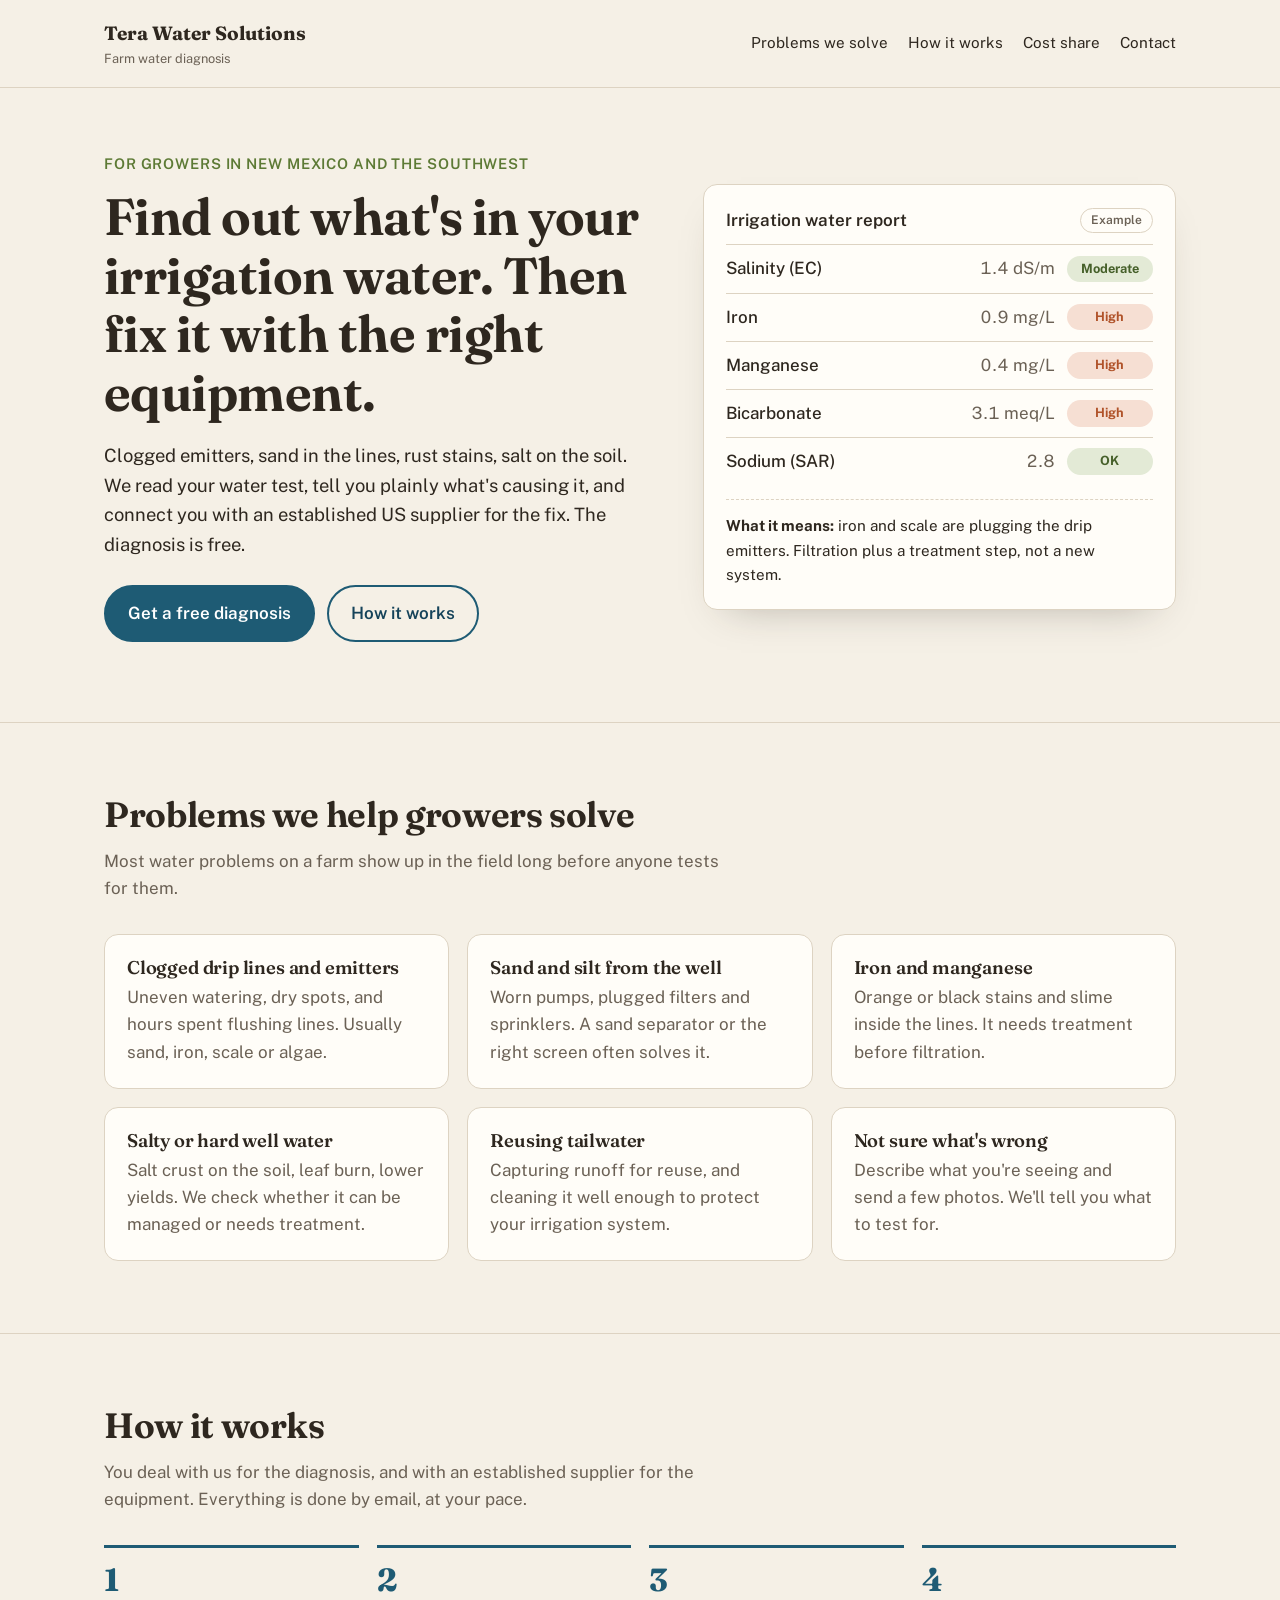
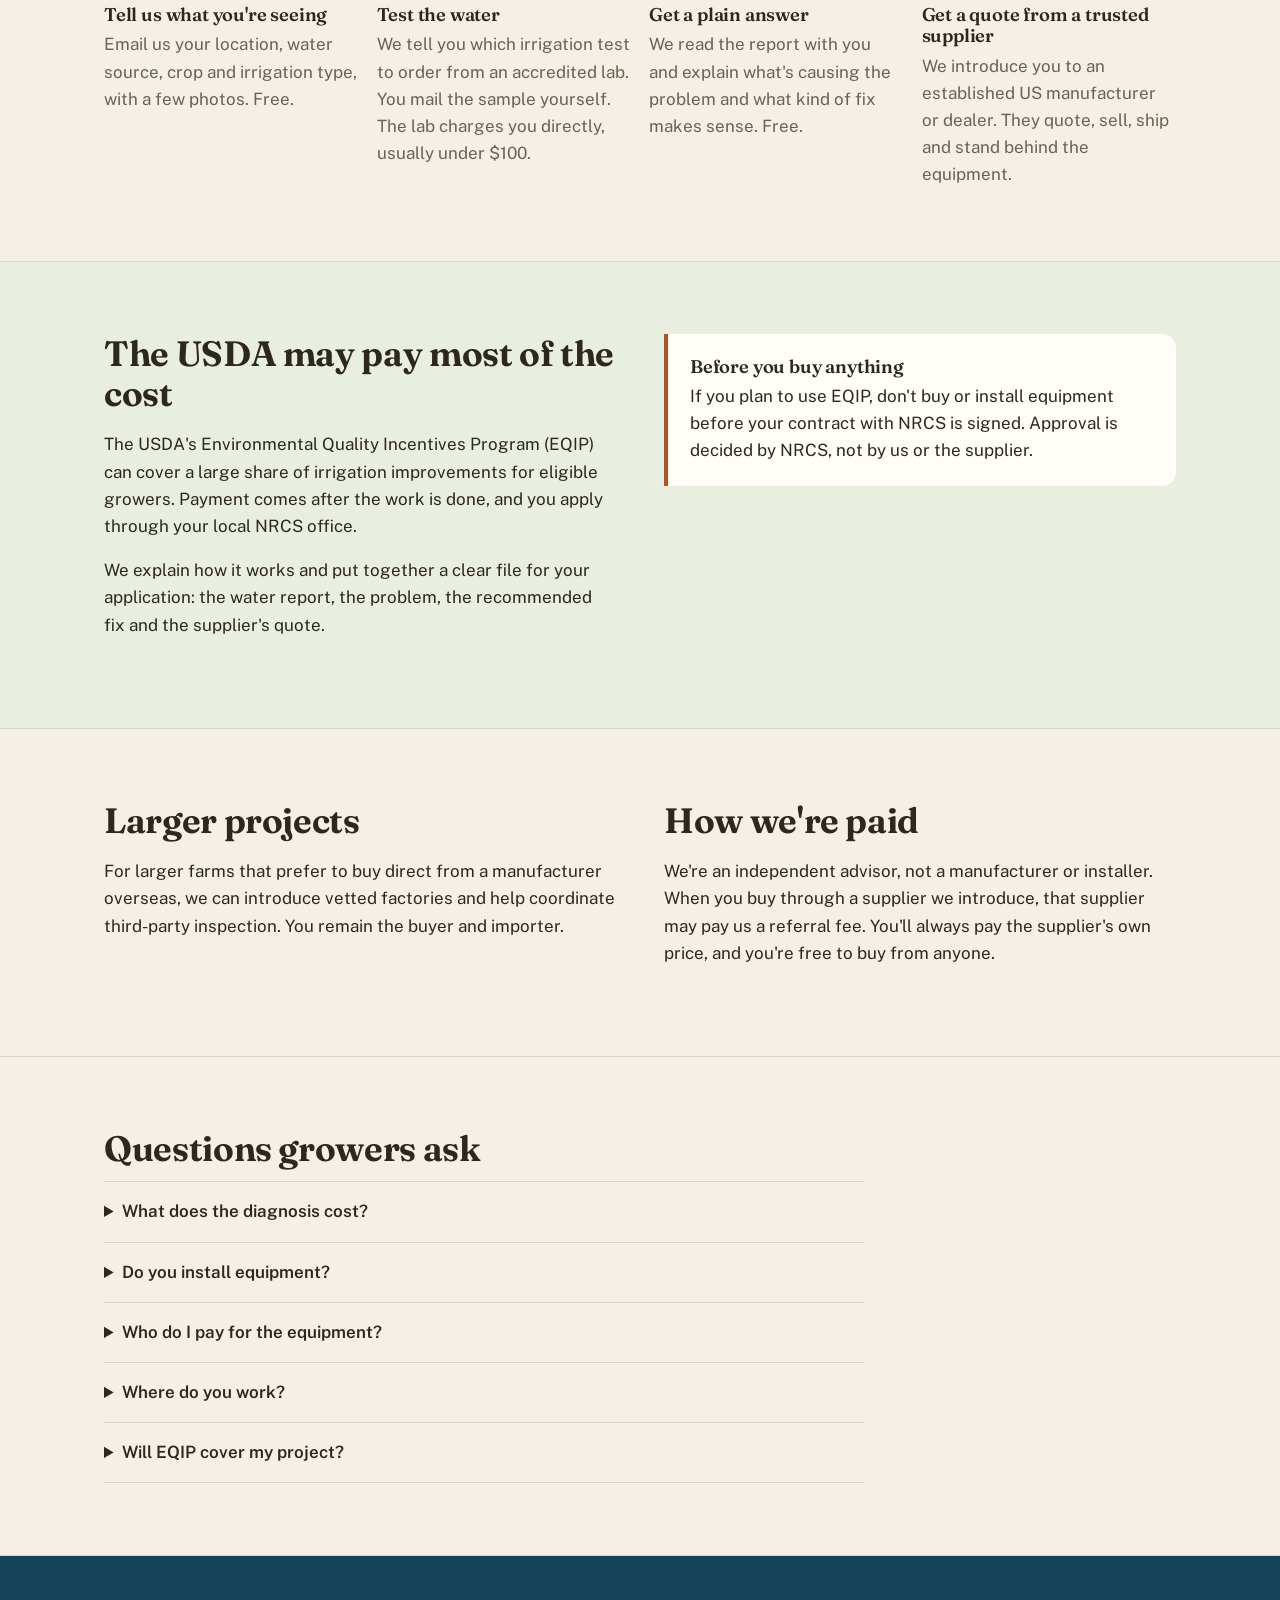
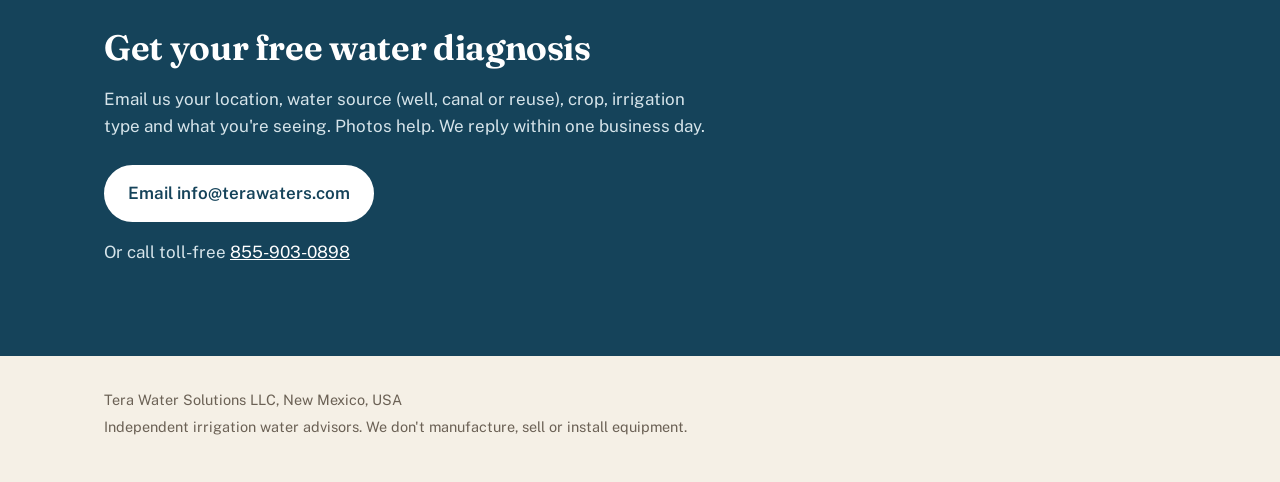
==== index.html @ a7edd7bd "Tera Water Solutions site: farm water diagnosis and supplier referral model Co-Authored-By: Claude O" ====
<!doctype html>
<html lang="en">
<head>
  <meta charset="utf-8">
  <meta name="viewport" content="width=device-width, initial-scale=1">
  <title>Farm Irrigation Water Diagnosis | Tera Water Solutions</title>
  <meta name="description" content="Clogged drip lines, sand, iron or salty well water? Tera Water Solutions diagnoses your farm's irrigation water for free and connects you with established US suppliers. New Mexico and the Southwest.">
  <link rel="preconnect" href="https://fonts.googleapis.com">
  <link rel="preconnect" href="https://fonts.gstatic.com" crossorigin>
  <link href="https://fonts.googleapis.com/css2?family=Fraunces:opsz,wght@9..144,500..700&family=Public+Sans:wght@400;500;600;700&display=swap" rel="stylesheet">
  <link rel="stylesheet" href="styles.css">
  <script src="config.js" defer></script>
</head>
<body>
  <header class="site-header">
    <div class="wrap">
      <a class="brand" href="#top">Tera Water Solutions<small>Farm water diagnosis</small></a>
      <nav class="nav" aria-label="Main">
        <a href="#problems">Problems we solve</a>
        <a href="#how">How it works</a>
        <a href="#eqip">Cost share</a>
        <a href="#contact">Contact</a>
      </nav>
    </div>
  </header>

  <main id="top">
    <section class="hero" aria-labelledby="hero-title">
      <div class="wrap">
        <div>
          <p class="eyebrow">For growers in New Mexico and the Southwest</p>
          <h1 id="hero-title">Find out what's in your irrigation water. Then fix it with the right equipment.</h1>
          <p class="lede">Clogged emitters, sand in the lines, rust stains, salt on the soil. We read your water test, tell you plainly what's causing it, and connect you with an established US supplier for the fix. The diagnosis is free.</p>
          <div class="actions">
            <a class="btn" href="#contact">Get a free diagnosis</a>
            <a class="btn secondary" href="#how">How it works</a>
          </div>
        </div>

        <figure class="report" aria-label="Example irrigation water report with three values flagged as high: iron, manganese and bicarbonate.">
          <div class="report-head">
            <span>Irrigation water report</span>
            <span class="tag">Example</span>
          </div>
          <dl class="report-rows">
            <div class="row"><dt>Salinity (EC)</dt><dd>1.4 dS/m</dd><dd class="flag ok">Moderate</dd></div>
            <div class="row"><dt>Iron</dt><dd>0.9 mg/L</dd><dd class="flag high">High</dd></div>
            <div class="row"><dt>Manganese</dt><dd>0.4 mg/L</dd><dd class="flag high">High</dd></div>
            <div class="row"><dt>Bicarbonate</dt><dd>3.1 meq/L</dd><dd class="flag high">High</dd></div>
            <div class="row"><dt>Sodium (SAR)</dt><dd>2.8</dd><dd class="flag ok">OK</dd></div>
          </dl>
          <figcaption><strong>What it means:</strong> iron and scale are plugging the drip emitters. Filtration plus a treatment step, not a new system.</figcaption>
        </figure>
      </div>
    </section>

    <section id="problems" aria-labelledby="problems-title">
      <div class="wrap">
        <h2 id="problems-title">Problems we help growers solve</h2>
        <p class="intro">Most water problems on a farm show up in the field long before anyone tests for them.</p>
        <div class="cards">
          <div class="card"><h3>Clogged drip lines and emitters</h3><p>Uneven watering, dry spots, and hours spent flushing lines. Usually sand, iron, scale or algae.</p></div>
          <div class="card"><h3>Sand and silt from the well</h3><p>Worn pumps, plugged filters and sprinklers. A sand separator or the right screen often solves it.</p></div>
          <div class="card"><h3>Iron and manganese</h3><p>Orange or black stains and slime inside the lines. It needs treatment before filtration.</p></div>
          <div class="card"><h3>Salty or hard well water</h3><p>Salt crust on the soil, leaf burn, lower yields. We check whether it can be managed or needs treatment.</p></div>
          <div class="card"><h3>Reusing tailwater</h3><p>Capturing runoff for reuse, and cleaning it well enough to protect your irrigation system.</p></div>
          <div class="card"><h3>Not sure what's wrong</h3><p>Describe what you're seeing and send a few photos. We'll tell you what to test for.</p></div>
        </div>
      </div>
    </section>

    <section id="how" aria-labelledby="how-title">
      <div class="wrap">
        <h2 id="how-title">How it works</h2>
        <p class="intro">You deal with us for the diagnosis, and with an established supplier for the equipment. Everything is done by email, at your pace.</p>
        <ol class="steps">
          <li><h3>Tell us what you're seeing</h3><p>Email us your location, water source, crop and irrigation type, with a few photos. Free.</p></li>
          <li><h3>Test the water</h3><p>We tell you which irrigation test to order from an accredited lab. You mail the sample yourself. The lab charges you directly, usually under $100.</p></li>
          <li><h3>Get a plain answer</h3><p>We read the report with you and explain what's causing the problem and what kind of fix makes sense. Free.</p></li>
          <li><h3>Get a quote from a trusted supplier</h3><p>We introduce you to an established US manufacturer or dealer. They quote, sell, ship and stand behind the equipment.</p></li>
        </ol>
      </div>
    </section>

    <section id="eqip" class="band" aria-labelledby="eqip-title">
      <div class="wrap two">
        <div>
          <h2 id="eqip-title">The USDA may pay most of the cost</h2>
          <p>The USDA's Environmental Quality Incentives Program (EQIP) can cover a large share of irrigation improvements for eligible growers. Payment comes after the work is done, and you apply through your local NRCS office.</p>
          <p>We explain how it works and put together a clear file for your application: the water report, the problem, the recommended fix and the supplier's quote.</p>
        </div>
        <div class="note">
          <h3>Before you buy anything</h3>
          <p>If you plan to use EQIP, don't buy or install equipment before your contract with NRCS is signed. Approval is decided by NRCS, not by us or the supplier.</p>
        </div>
      </div>
    </section>

    <section aria-labelledby="direct-title">
      <div class="wrap two">
        <div>
          <h2 id="direct-title">Larger projects</h2>
          <p>For larger farms that prefer to buy direct from a manufacturer overseas, we can introduce vetted factories and help coordinate third-party inspection. You remain the buyer and importer.</p>
        </div>
        <div>
          <h2>How we're paid</h2>
          <p>We're an independent advisor, not a manufacturer or installer. When you buy through a supplier we introduce, that supplier may pay us a referral fee. You'll always pay the supplier's own price, and you're free to buy from anyone.</p>
        </div>
      </div>
    </section>

    <section aria-labelledby="faq-title">
      <div class="wrap">
        <h2 id="faq-title">Questions growers ask</h2>
        <details><summary>What does the diagnosis cost?</summary><p>Nothing. The only cost before you decide anything is the lab test, which you pay to the lab directly.</p></details>
        <details><summary>Do you install equipment?</summary><p>No. The supplier handles sales, shipping and warranty, and can recommend a local installer if you need one.</p></details>
        <details><summary>Who do I pay for the equipment?</summary><p>The supplier, directly. We never take payment for equipment.</p></details>
        <details><summary>Where do you work?</summary><p>We start with New Mexico and also help growers in nearby Southwest states. Get in touch and we'll tell you if we can help.</p></details>
        <details><summary>Will EQIP cover my project?</summary><p>That's up to NRCS. We'll help you understand the program and prepare your information, but we can't promise approval.</p></details>
      </div>
    </section>

    <section class="contact" id="contact" aria-labelledby="contact-title">
      <div class="wrap">
        <h2 id="contact-title">Get your free water diagnosis</h2>
        <p>Email us your location, water source (well, canal or reuse), crop, irrigation type and what you're seeing. Photos help. We reply within one business day.</p>
        <div data-contact></div>
      </div>
    </section>
  </main>

  <footer class="site-footer">
    <div class="wrap">
      <p>Tera Water Solutions LLC, New Mexico, USA<span data-address></span></p>
      <p>Independent irrigation water advisors. We don't manufacture, sell or install equipment.</p>
    </div>
  </footer>
</body>
</html>
---- styles.css ----
:root {
  --sand: #f5f0e6;
  --card: #fffdf8;
  --soil: #2e271f;
  --muted: #6b6155;
  --water: #1e5b74;
  --water-dark: #15435a;
  --crop: #5d7a35;
  --rust: #b0532a;
  --line: #ddd3c2;
  --radius: 14px;
  --max: 1120px;
}

* { box-sizing: border-box; }
html { -webkit-text-size-adjust: 100%; scroll-behavior: smooth; }

body {
  margin: 0;
  background: var(--sand);
  color: var(--soil);
  font-family: "Public Sans", system-ui, sans-serif;
  font-size: 1.0625rem;
  line-height: 1.6;
}

h1, h2, h3 { font-family: "Fraunces", Georgia, serif; line-height: 1.15; letter-spacing: -0.01em; }
h1 { font-size: clamp(2rem, 4.6vw, 3.2rem); margin: 0 0 18px; font-weight: 650; }
h2 { font-size: clamp(1.6rem, 3vw, 2.2rem); margin: 0 0 12px; font-weight: 650; }
h3 { font-size: 1.15rem; margin: 0 0 6px; font-weight: 600; }

a { color: var(--water-dark); }
a:focus-visible, summary:focus-visible { outline: 3px solid var(--crop); outline-offset: 3px; border-radius: 4px; }

.wrap { max-width: var(--max); margin: 0 auto; padding: 0 24px; }

section { padding: 72px 0; border-bottom: 1px solid var(--line); }
.intro { max-width: 62ch; color: var(--muted); margin: 0 0 32px; }

/* Header */
.site-header { padding: 18px 0; border-bottom: 1px solid var(--line); }
.site-header .wrap { display: flex; align-items: center; justify-content: space-between; gap: 16px; flex-wrap: wrap; }
.brand { font-family: "Fraunces", Georgia, serif; font-weight: 700; font-size: 1.2rem; color: var(--soil); text-decoration: none; }
.brand small { display: block; font-family: "Public Sans", sans-serif; font-weight: 400; font-size: 0.8rem; color: var(--muted); }
.nav { display: flex; gap: 20px; flex-wrap: wrap; }
.nav a { color: var(--soil); text-decoration: none; font-size: 0.95rem; }
.nav a:hover { text-decoration: underline; text-underline-offset: 6px; }

/* Buttons */
.btn {
  display: inline-block; background: var(--water); color: #fff; text-decoration: none;
  padding: 13px 22px; border-radius: 999px; font-weight: 600; border: 2px solid var(--water);
}
.btn:hover { background: var(--water-dark); border-color: var(--water-dark); }
.btn.secondary { background: transparent; color: var(--water-dark); }
.btn.secondary:hover { background: rgba(30, 91, 116, 0.08); }
.actions { display: flex; gap: 12px; flex-wrap: wrap; margin-top: 26px; }

/* Hero */
.hero { padding: 64px 0 80px; }
.hero .wrap { display: grid; grid-template-columns: 1.15fr 1fr; gap: 56px; align-items: center; }
.eyebrow { color: var(--crop); font-weight: 600; font-size: 0.92rem; margin: 0 0 12px; text-transform: uppercase; letter-spacing: 0.06em; }
.lede { font-size: 1.15rem; max-width: 56ch; margin: 0; }

.report {
  margin: 0; background: var(--card); border: 1px solid var(--line); border-radius: var(--radius);
  padding: 22px; box-shadow: 0 18px 40px -24px rgba(46, 39, 31, 0.35);
}
.report-head { display: flex; justify-content: space-between; align-items: center; font-weight: 600; margin-bottom: 10px; }
.tag { font-size: 0.75rem; font-weight: 600; color: var(--muted); border: 1px solid var(--line); border-radius: 999px; padding: 2px 10px; }
.report-rows { margin: 0; }
.row { display: grid; grid-template-columns: 1fr auto 86px; gap: 12px; padding: 10px 0; border-top: 1px solid var(--line); align-items: center; }
.row dt { font-weight: 500; }
.row dd { margin: 0; font-variant-numeric: tabular-nums; text-align: right; color: var(--muted); }
.flag { font-size: 0.8rem; font-weight: 700; text-align: center !important; border-radius: 999px; padding: 3px 0; }
.flag.high { background: #f6dfd3; color: var(--rust); }
.flag.ok { background: #e3ead6; color: #46602a; }
.report figcaption { margin-top: 14px; padding-top: 14px; border-top: 1px dashed var(--line); font-size: 0.95rem; }

/* Cards */
.cards { display: grid; grid-template-columns: repeat(3, 1fr); gap: 18px; }
.card { background: var(--card); border: 1px solid var(--line); border-radius: var(--radius); padding: 22px; }
.card p { margin: 0; color: var(--muted); }

/* Steps */
.steps { list-style: none; padding: 0; margin: 0; display: grid; grid-template-columns: repeat(4, 1fr); gap: 18px; counter-reset: step; }
.steps li { counter-increment: step; border-top: 3px solid var(--water); padding-top: 16px; }
.steps li::before { content: counter(step); font-family: "Fraunces", serif; font-size: 2rem; font-weight: 700; color: var(--water); display: block; line-height: 1; margin-bottom: 8px; }
.steps p { margin: 0; color: var(--muted); }

/* Band */
.band { background: #e8efe0; }
.two { display: grid; grid-template-columns: 1fr 1fr; gap: 48px; align-items: start; }
.two p { max-width: 58ch; }
.note { background: var(--card); border-left: 4px solid var(--rust); border-radius: 0 var(--radius) var(--radius) 0; padding: 22px; }
.note p { margin: 0; }

/* FAQ */
details { border-top: 1px solid var(--line); padding: 16px 0; max-width: 760px; }
details:last-of-type { border-bottom: 1px solid var(--line); }
summary { cursor: pointer; font-weight: 600; }
details p { margin: 10px 0 0; color: var(--muted); }

/* Contact */
.contact { background: var(--water-dark); color: #fff; border-bottom: 0; }
.contact h2 { color: #fff; }
.contact p { max-width: 62ch; color: #d6e4ea; }
.contact .btn { background: #fff; color: var(--water-dark); border-color: #fff; margin-top: 8px; }
.contact .btn:hover { background: #e6f0f4; }
.contact a:not(.btn) { color: #fff; }

/* Footer */
.site-footer { padding: 28px 0 40px; font-size: 0.9rem; color: var(--muted); }
.site-footer p { margin: 4px 0; }

@media (max-width: 900px) {
  .hero .wrap, .two { grid-template-columns: 1fr; gap: 36px; }
  .cards { grid-template-columns: 1fr 1fr; }
  .steps { grid-template-columns: 1fr 1fr; }
}
@media (max-width: 560px) {
  .wrap { padding: 0 16px; }
  section { padding: 52px 0; }
  .cards, .steps { grid-template-columns: 1fr; }
  .nav { gap: 14px; }
  .row { grid-template-columns: 1fr auto 74px; gap: 8px; }
}
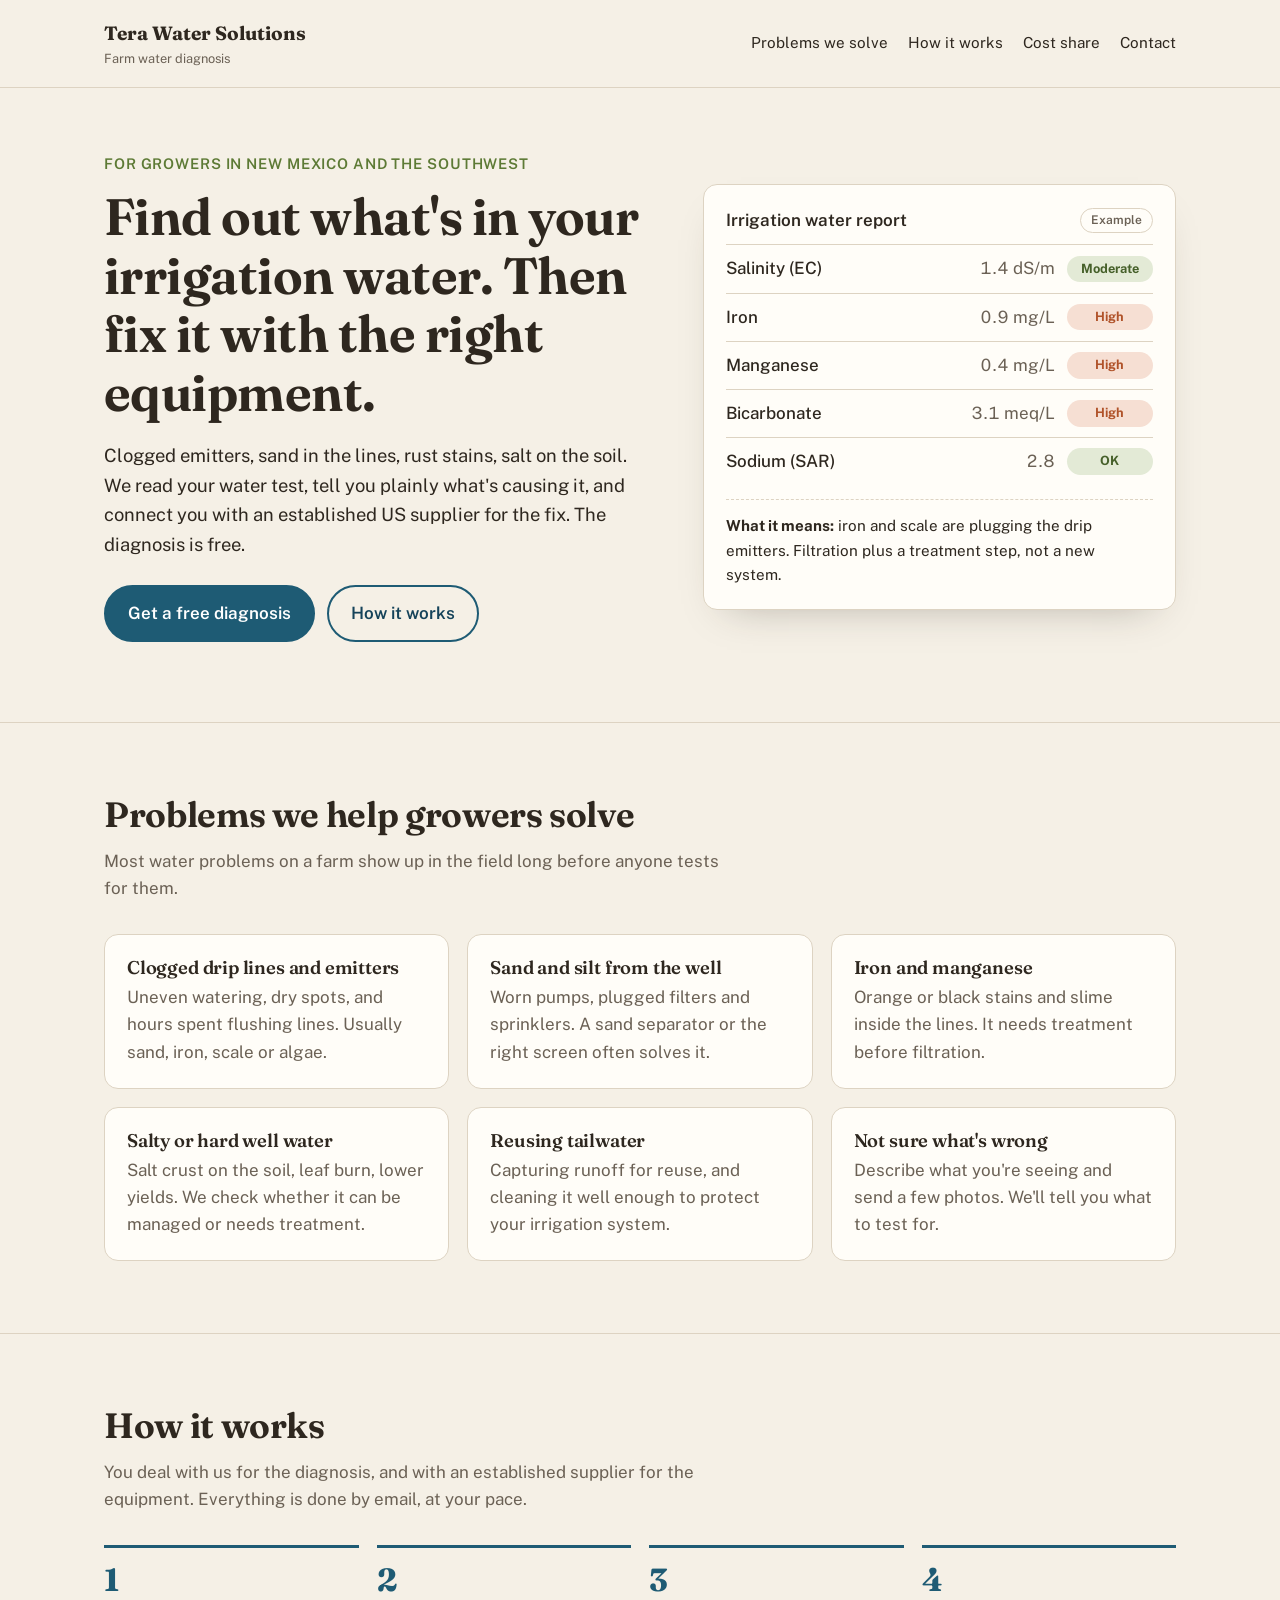
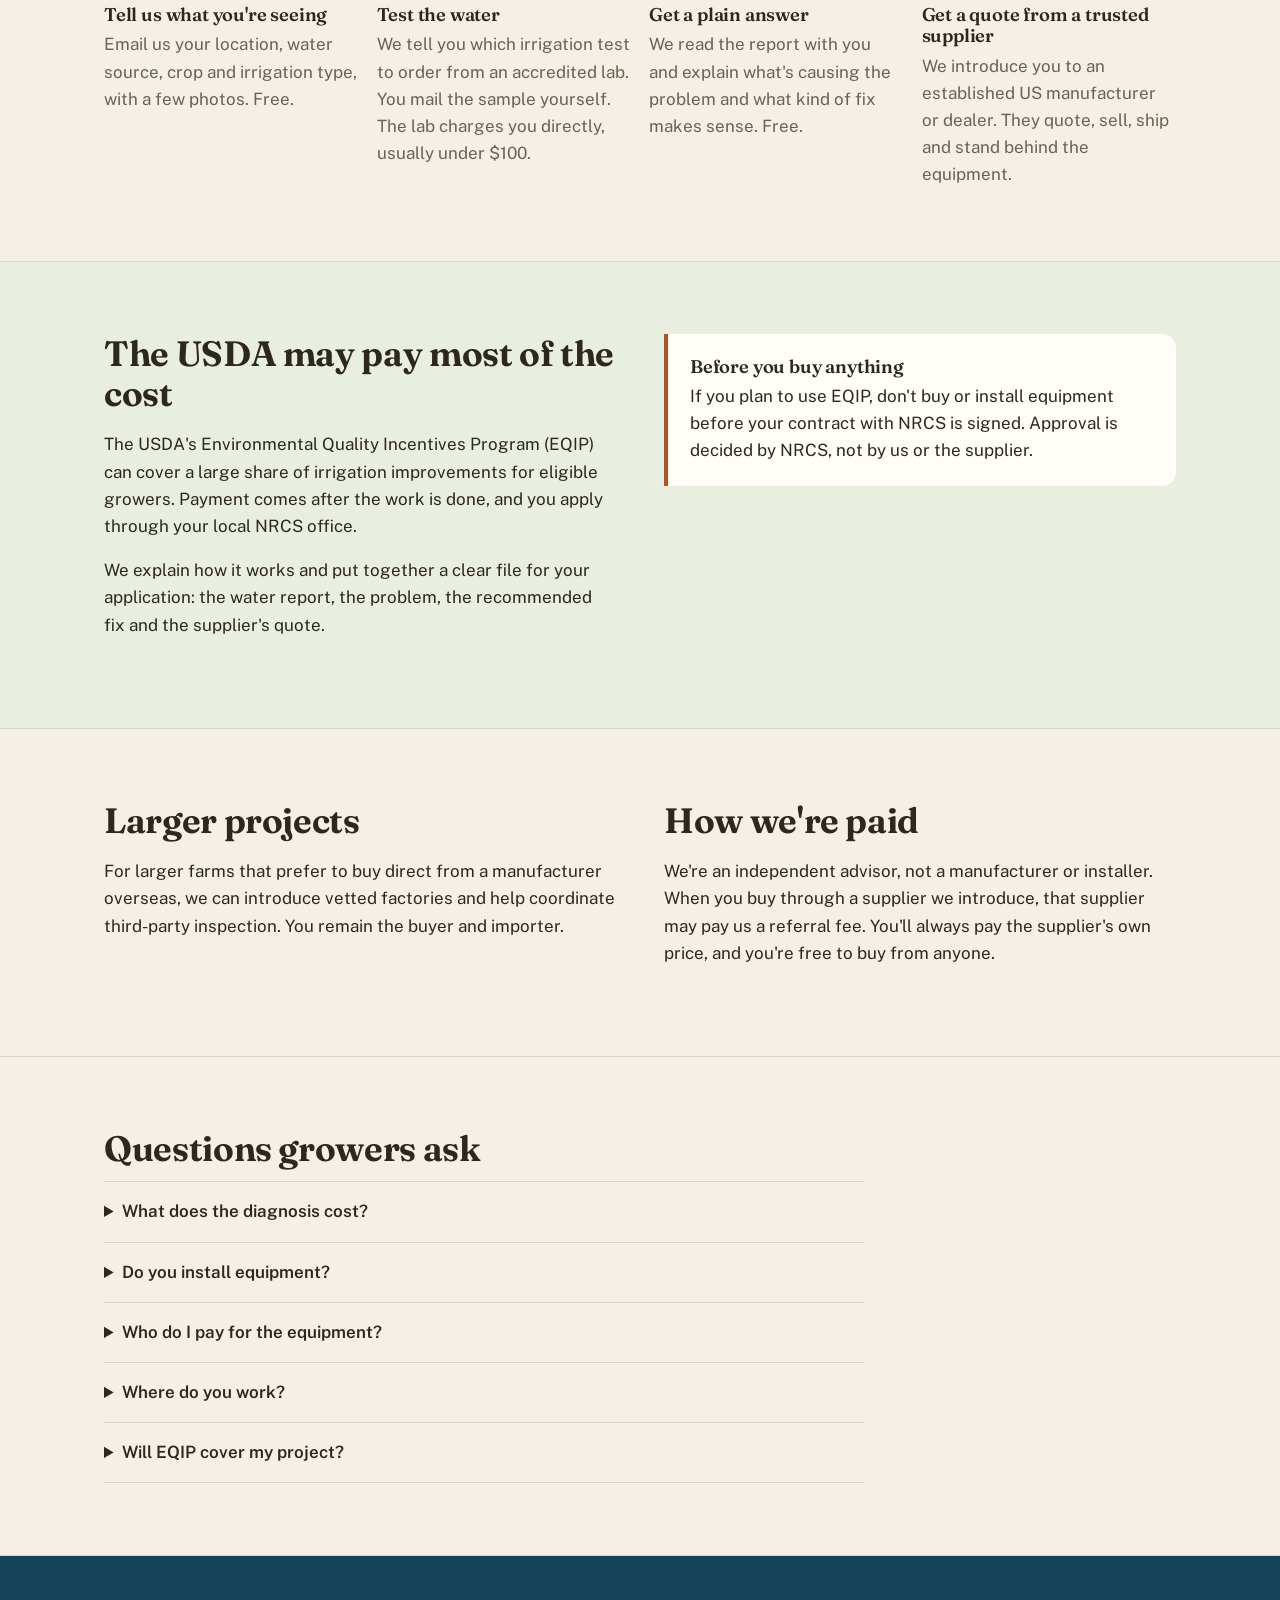
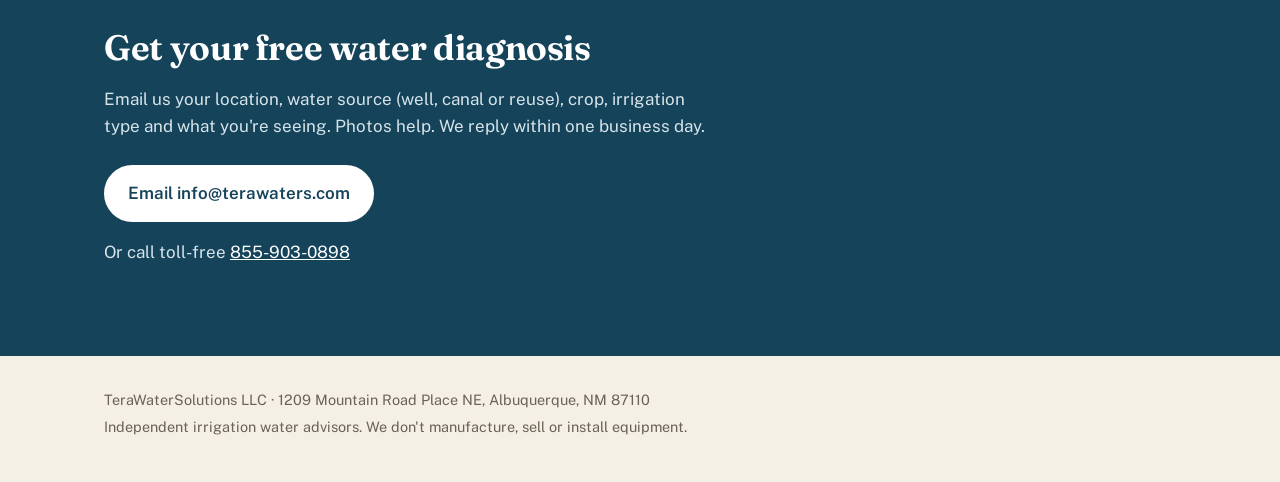
==== commit 39ed2320: "Add business mailing address to footer Co-Authored-By: Claude Opus 5.5 <noreply@anthropic.com> Claud" ====
--- a/index.html
+++ b/index.html
@@ -131,7 +131,7 @@
 
   <footer class="site-footer">
     <div class="wrap">
-      <p>Tera Water Solutions LLC, New Mexico, USA<span data-address></span></p>
+      <p>TeraWaterSolutions LLC<span data-address></span></p>
       <p>Independent irrigation water advisors. We don't manufacture, sell or install equipment.</p>
     </div>
   </footer>
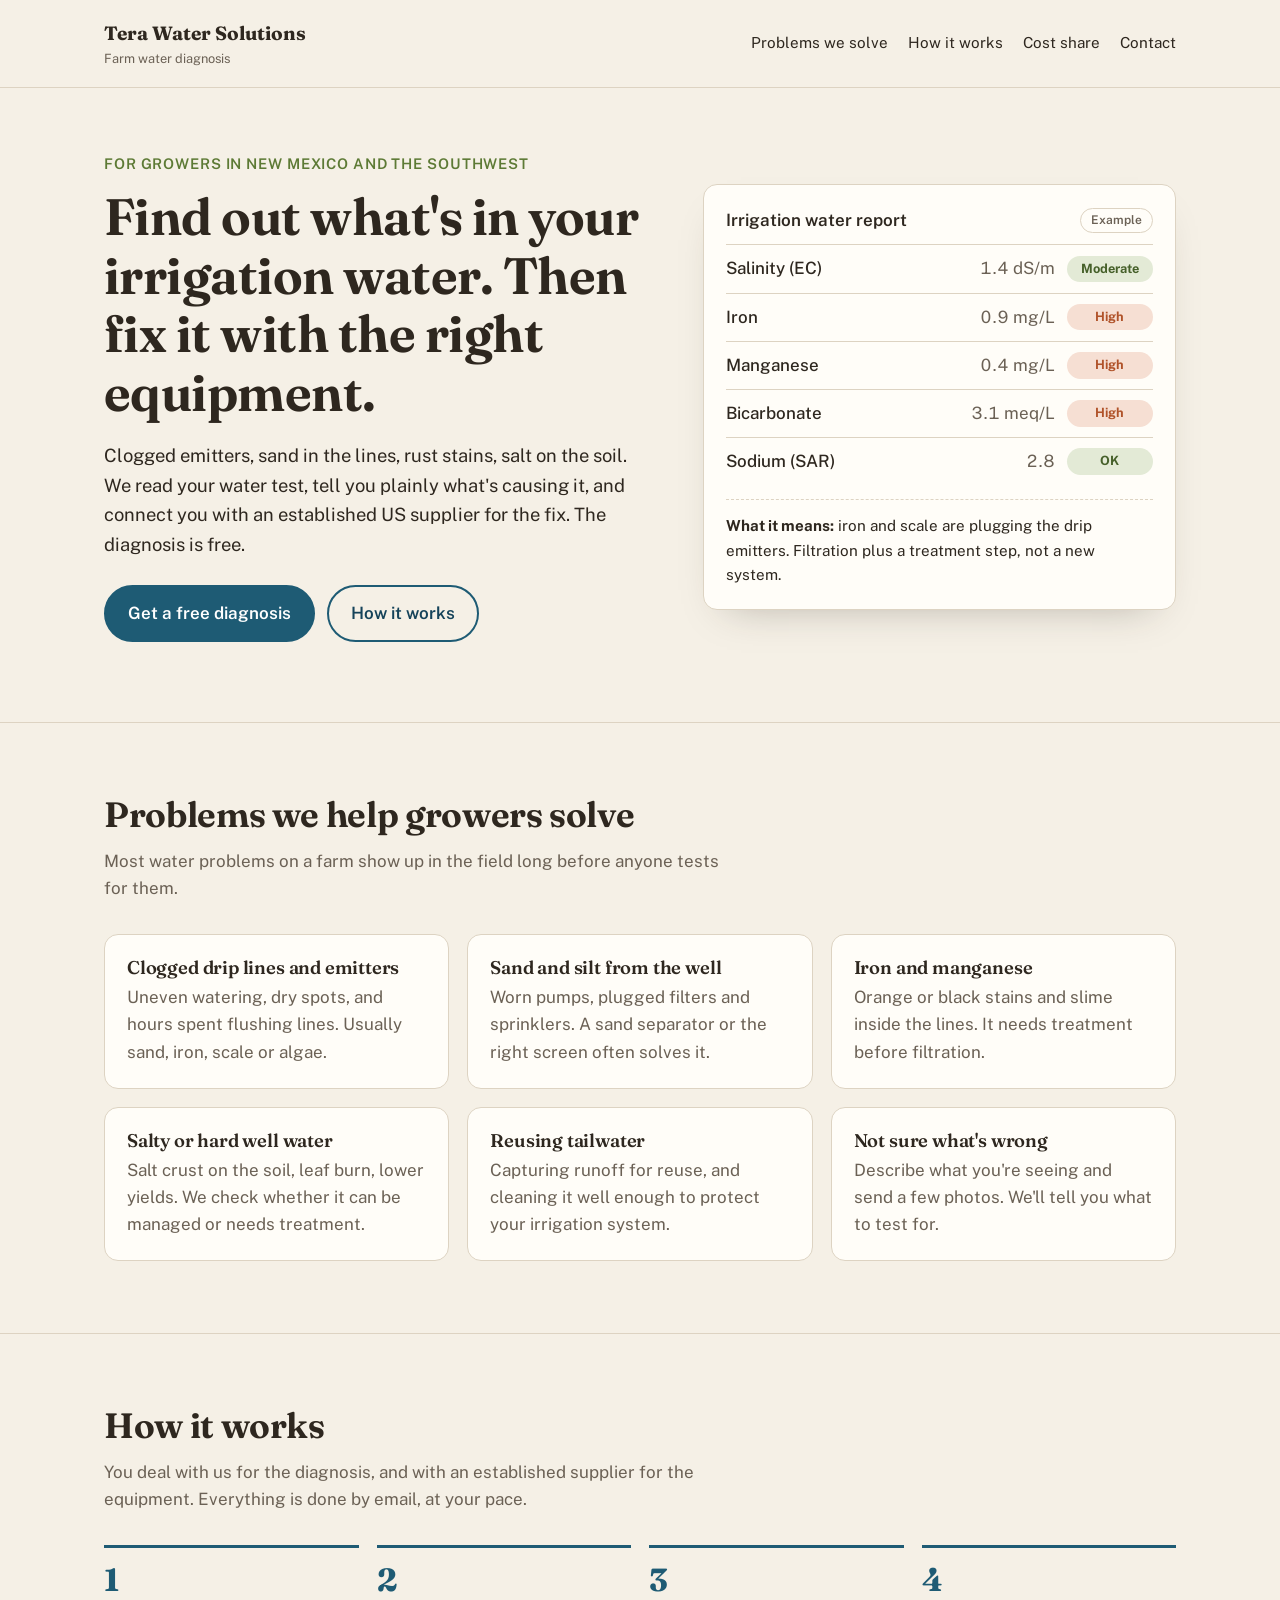
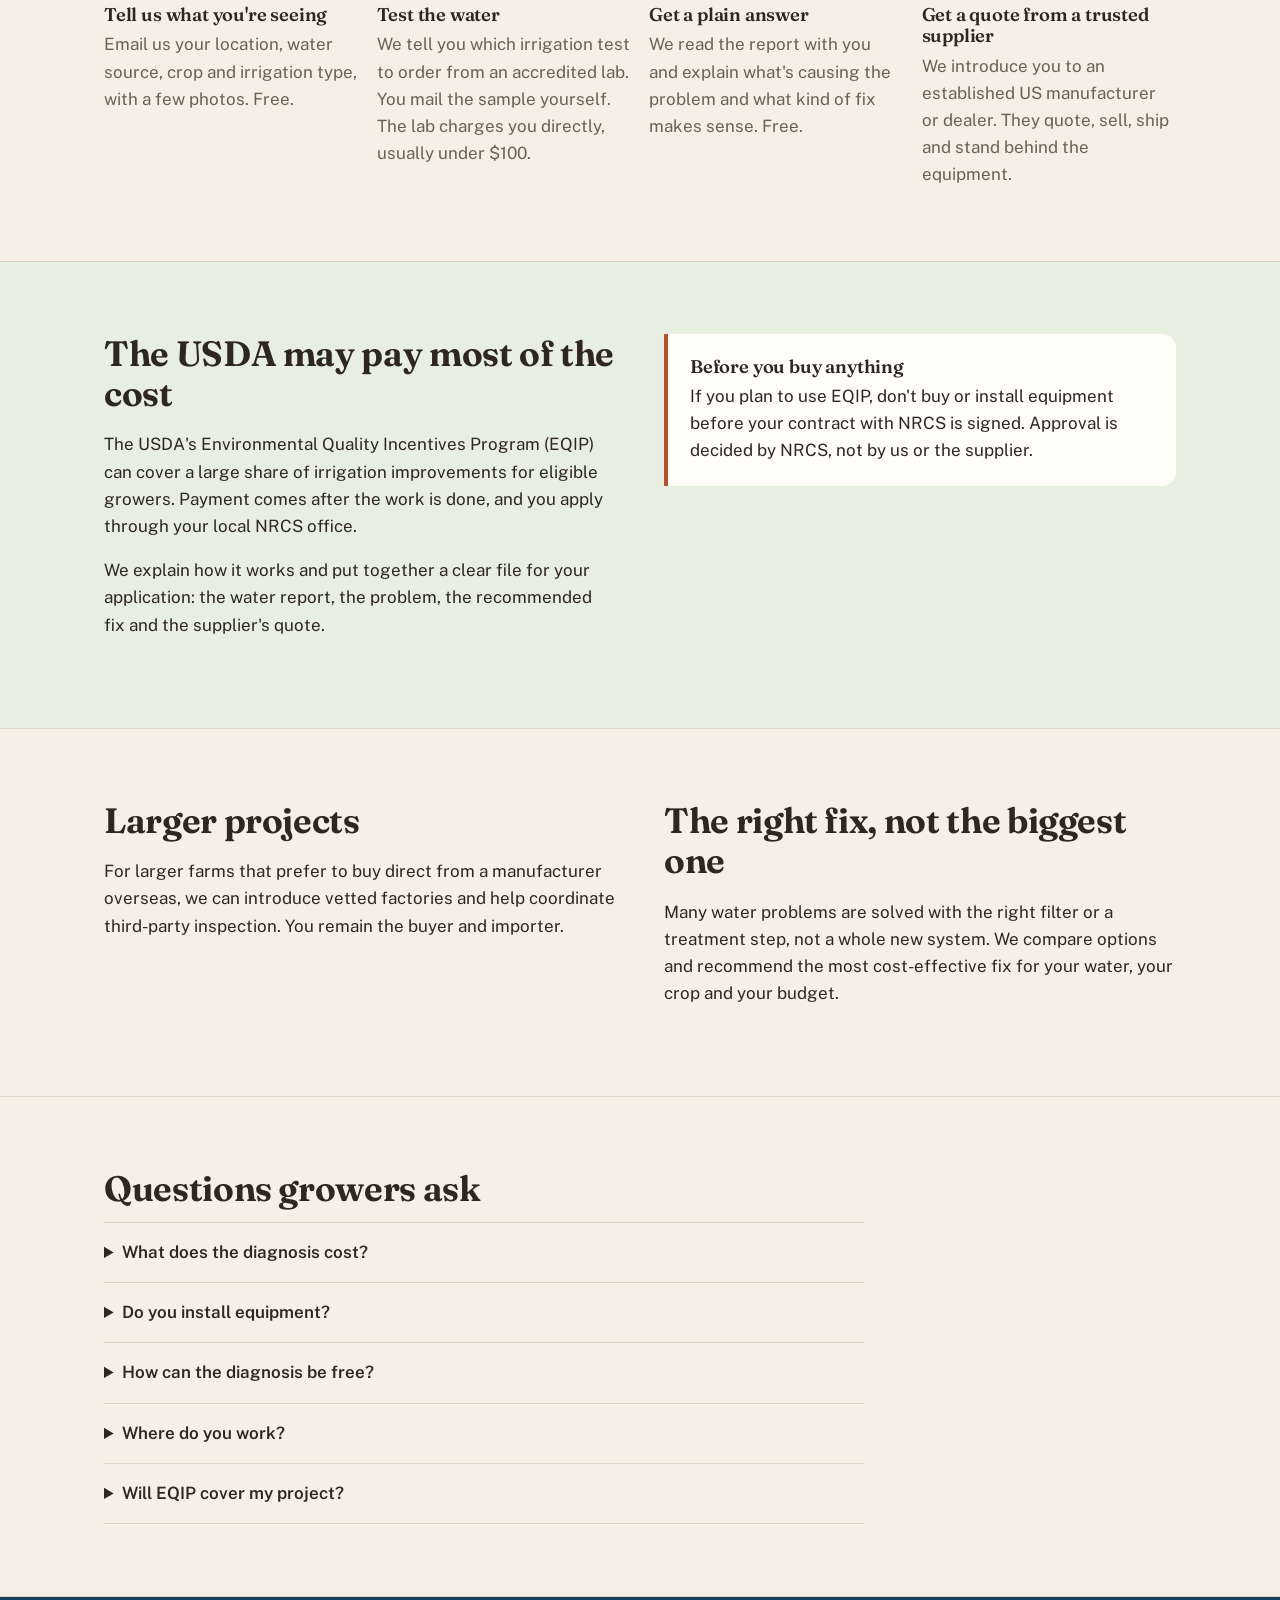
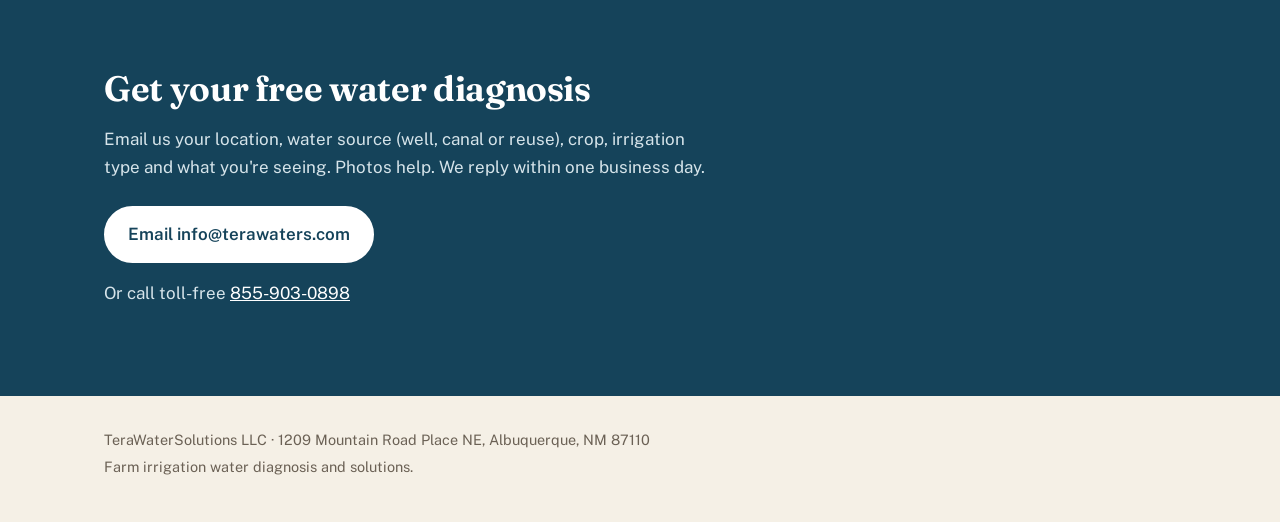
==== commit 6a1b703b: "Reframe value: most cost-effective fix; shorter compensation note Co-Authored-By: Claude Opus 5.5 <n" ====
--- a/index.html
+++ b/index.html
@@ -103,8 +103,8 @@
           <p>For larger farms that prefer to buy direct from a manufacturer overseas, we can introduce vetted factories and help coordinate third-party inspection. You remain the buyer and importer.</p>
         </div>
         <div>
-          <h2>How we're paid</h2>
-          <p>We're an independent advisor, not a manufacturer or installer. When you buy through a supplier we introduce, that supplier may pay us a referral fee. You'll always pay the supplier's own price, and you're free to buy from anyone.</p>
+          <h2>The right fix, not the biggest one</h2>
+          <p>Many water problems are solved with the right filter or a treatment step, not a whole new system. We compare options and recommend the most cost-effective fix for your water, your crop and your budget.</p>
         </div>
       </div>
     </section>
@@ -114,7 +114,7 @@
         <h2 id="faq-title">Questions growers ask</h2>
         <details><summary>What does the diagnosis cost?</summary><p>Nothing. The only cost before you decide anything is the lab test, which you pay to the lab directly.</p></details>
         <details><summary>Do you install equipment?</summary><p>No. The supplier handles sales, shipping and warranty, and can recommend a local installer if you need one.</p></details>
-        <details><summary>Who do I pay for the equipment?</summary><p>The supplier, directly. We never take payment for equipment.</p></details>
+        <details><summary>How can the diagnosis be free?</summary><p>Our supplier partners compensate us when a project goes ahead, so there's no charge to you for the diagnosis.</p></details>
         <details><summary>Where do you work?</summary><p>We start with New Mexico and also help growers in nearby Southwest states. Get in touch and we'll tell you if we can help.</p></details>
         <details><summary>Will EQIP cover my project?</summary><p>That's up to NRCS. We'll help you understand the program and prepare your information, but we can't promise approval.</p></details>
       </div>
@@ -132,7 +132,7 @@
   <footer class="site-footer">
     <div class="wrap">
       <p>TeraWaterSolutions LLC<span data-address></span></p>
-      <p>Independent irrigation water advisors. We don't manufacture, sell or install equipment.</p>
+      <p>Farm irrigation water diagnosis and solutions.</p>
     </div>
   </footer>
 </body>
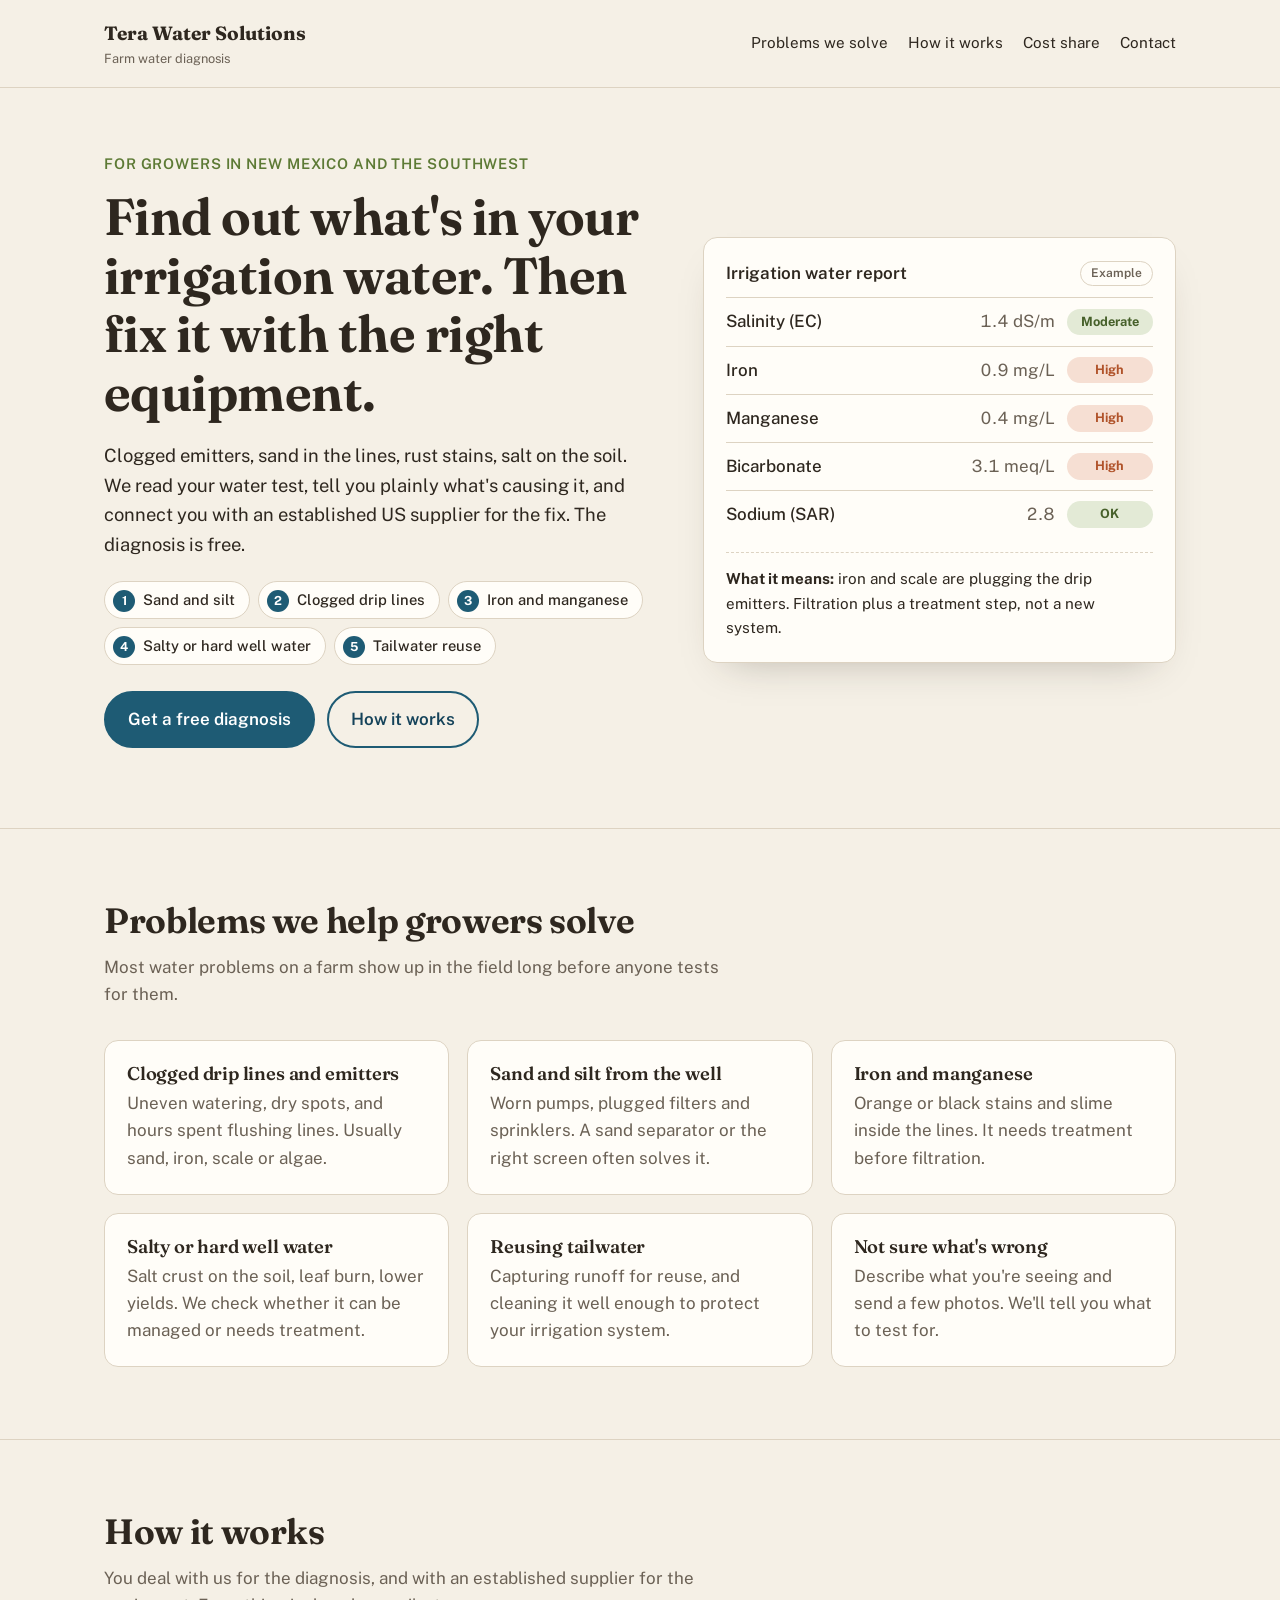
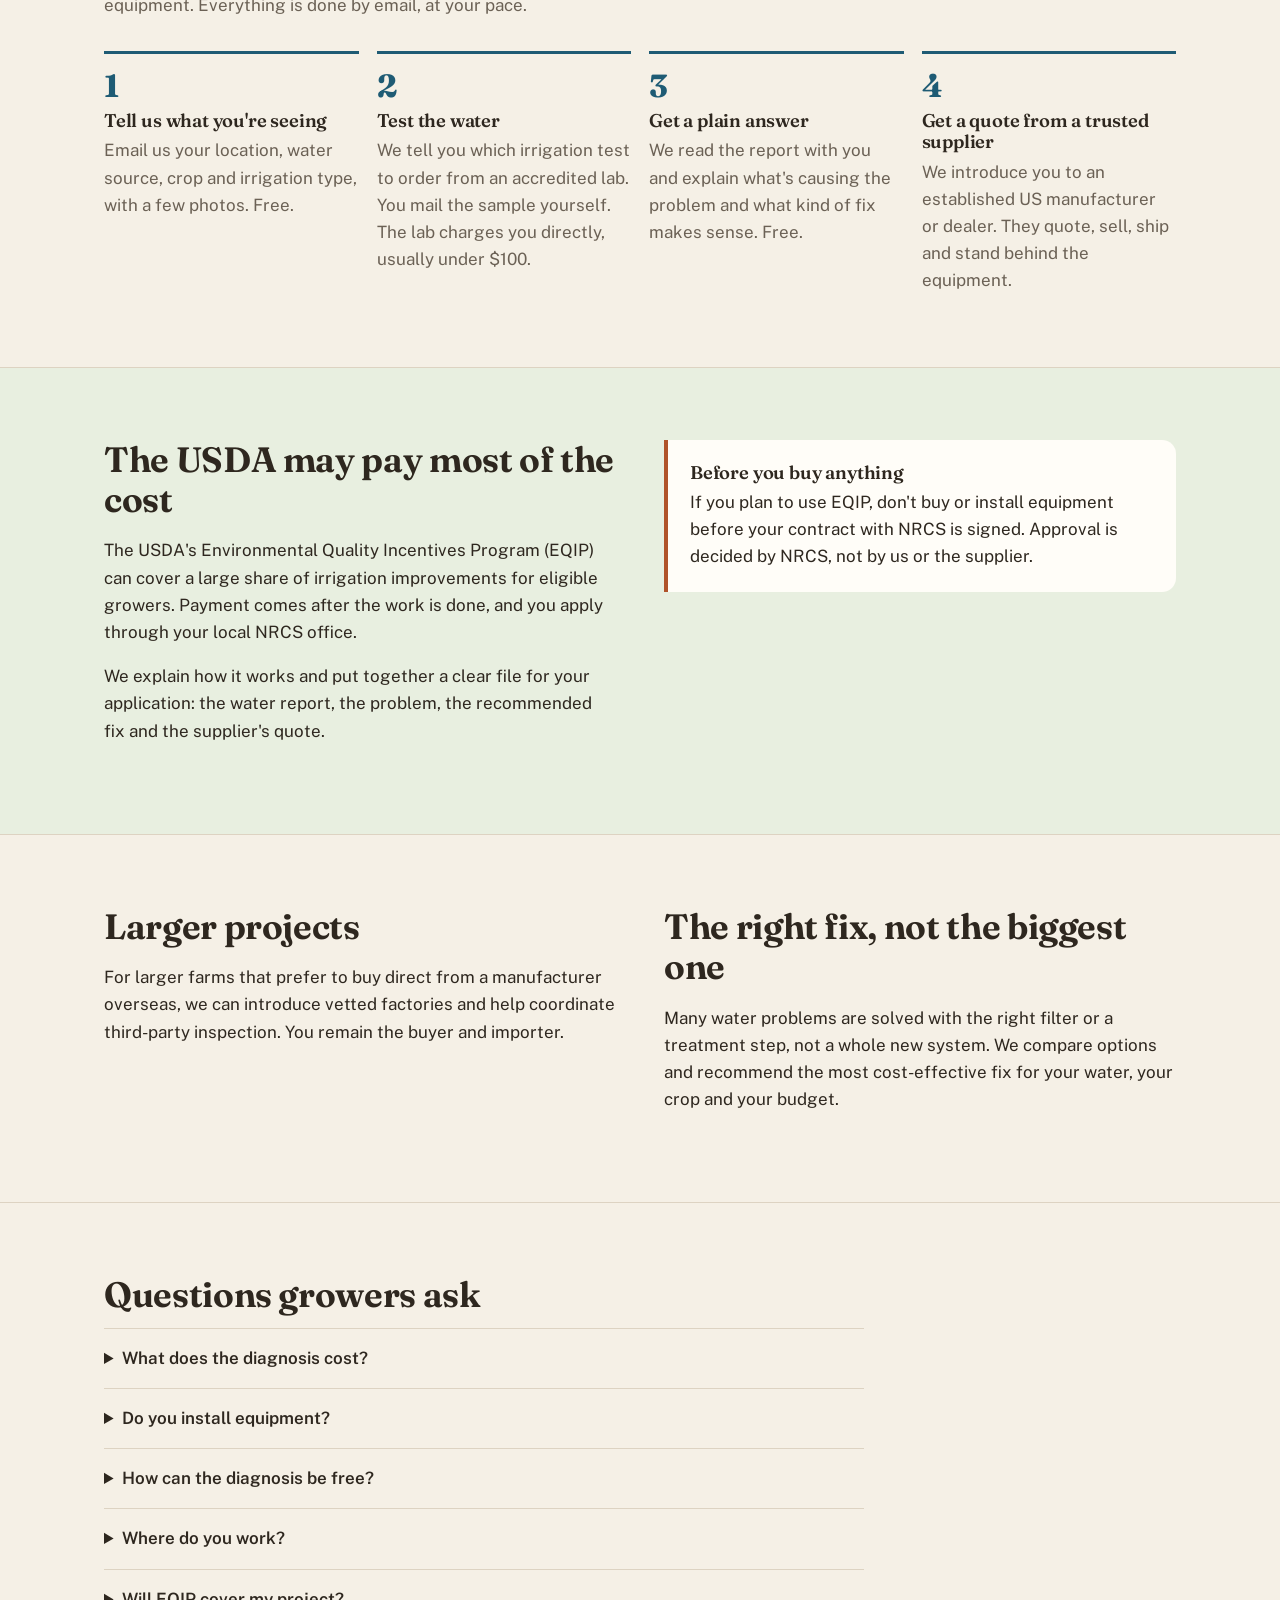
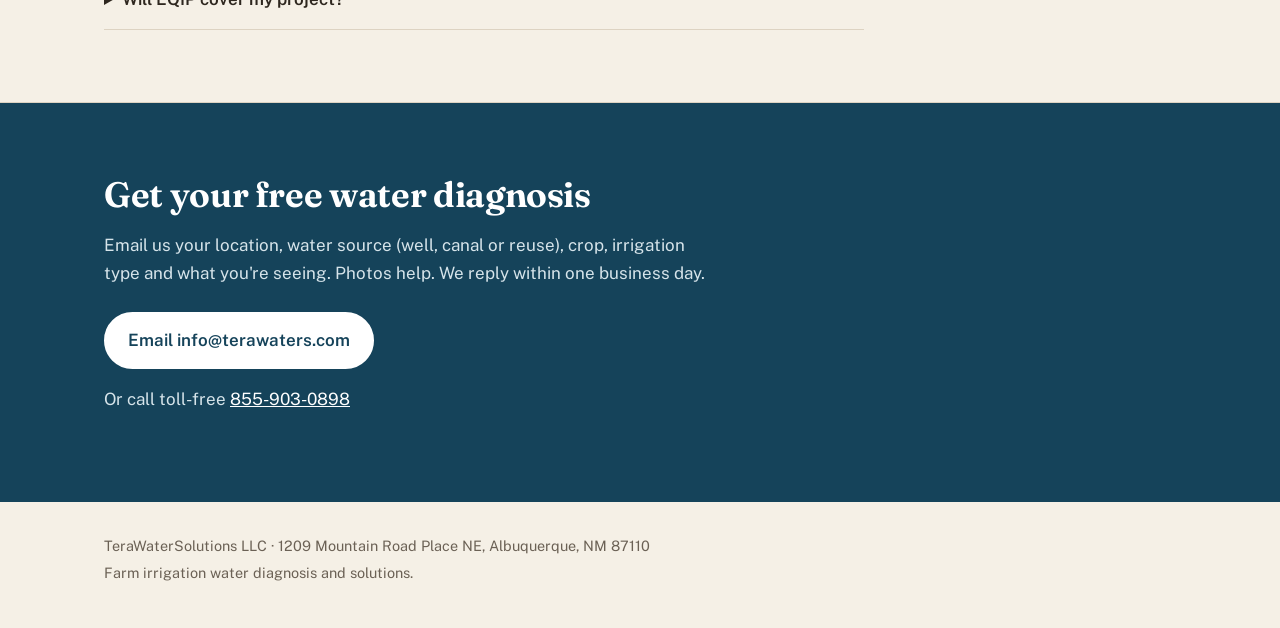
==== commit a77d0825: "Show the five problems we solve in the hero Co-Authored-By: Claude Opus 5.5 <noreply@anthropic.com> " ====
--- a/index.html
+++ b/index.html
@@ -31,6 +31,13 @@
           <p class="eyebrow">For growers in New Mexico and the Southwest</p>
           <h1 id="hero-title">Find out what's in your irrigation water. Then fix it with the right equipment.</h1>
           <p class="lede">Clogged emitters, sand in the lines, rust stains, salt on the soil. We read your water test, tell you plainly what's causing it, and connect you with an established US supplier for the fix. The diagnosis is free.</p>
+          <ol class="solves" aria-label="Problems we solve">
+            <li>Sand and silt</li>
+            <li>Clogged drip lines</li>
+            <li>Iron and manganese</li>
+            <li>Salty or hard well water</li>
+            <li>Tailwater reuse</li>
+          </ol>
           <div class="actions">
             <a class="btn" href="#contact">Get a free diagnosis</a>
             <a class="btn secondary" href="#how">How it works</a>
--- a/styles.css
+++ b/styles.css
@@ -61,6 +61,15 @@
 .hero .wrap { display: grid; grid-template-columns: 1.15fr 1fr; gap: 56px; align-items: center; }
 .eyebrow { color: var(--crop); font-weight: 600; font-size: 0.92rem; margin: 0 0 12px; text-transform: uppercase; letter-spacing: 0.06em; }
 .lede { font-size: 1.15rem; max-width: 56ch; margin: 0; }
+.solves { list-style: none; padding: 0; margin: 22px 0 0; display: flex; flex-wrap: wrap; gap: 8px; counter-reset: solve; }
+.solves li {
+  counter-increment: solve; background: var(--card); border: 1px solid var(--line); border-radius: 999px;
+  padding: 6px 14px 6px 8px; font-size: 0.92rem; font-weight: 500;
+}
+.solves li::before {
+  content: counter(solve); display: inline-grid; place-items: center; width: 22px; height: 22px; margin-right: 8px;
+  border-radius: 50%; background: var(--water); color: #fff; font-size: 0.78rem; font-weight: 700;
+}
 
 .report {
   margin: 0; background: var(--card); border: 1px solid var(--line); border-radius: var(--radius);
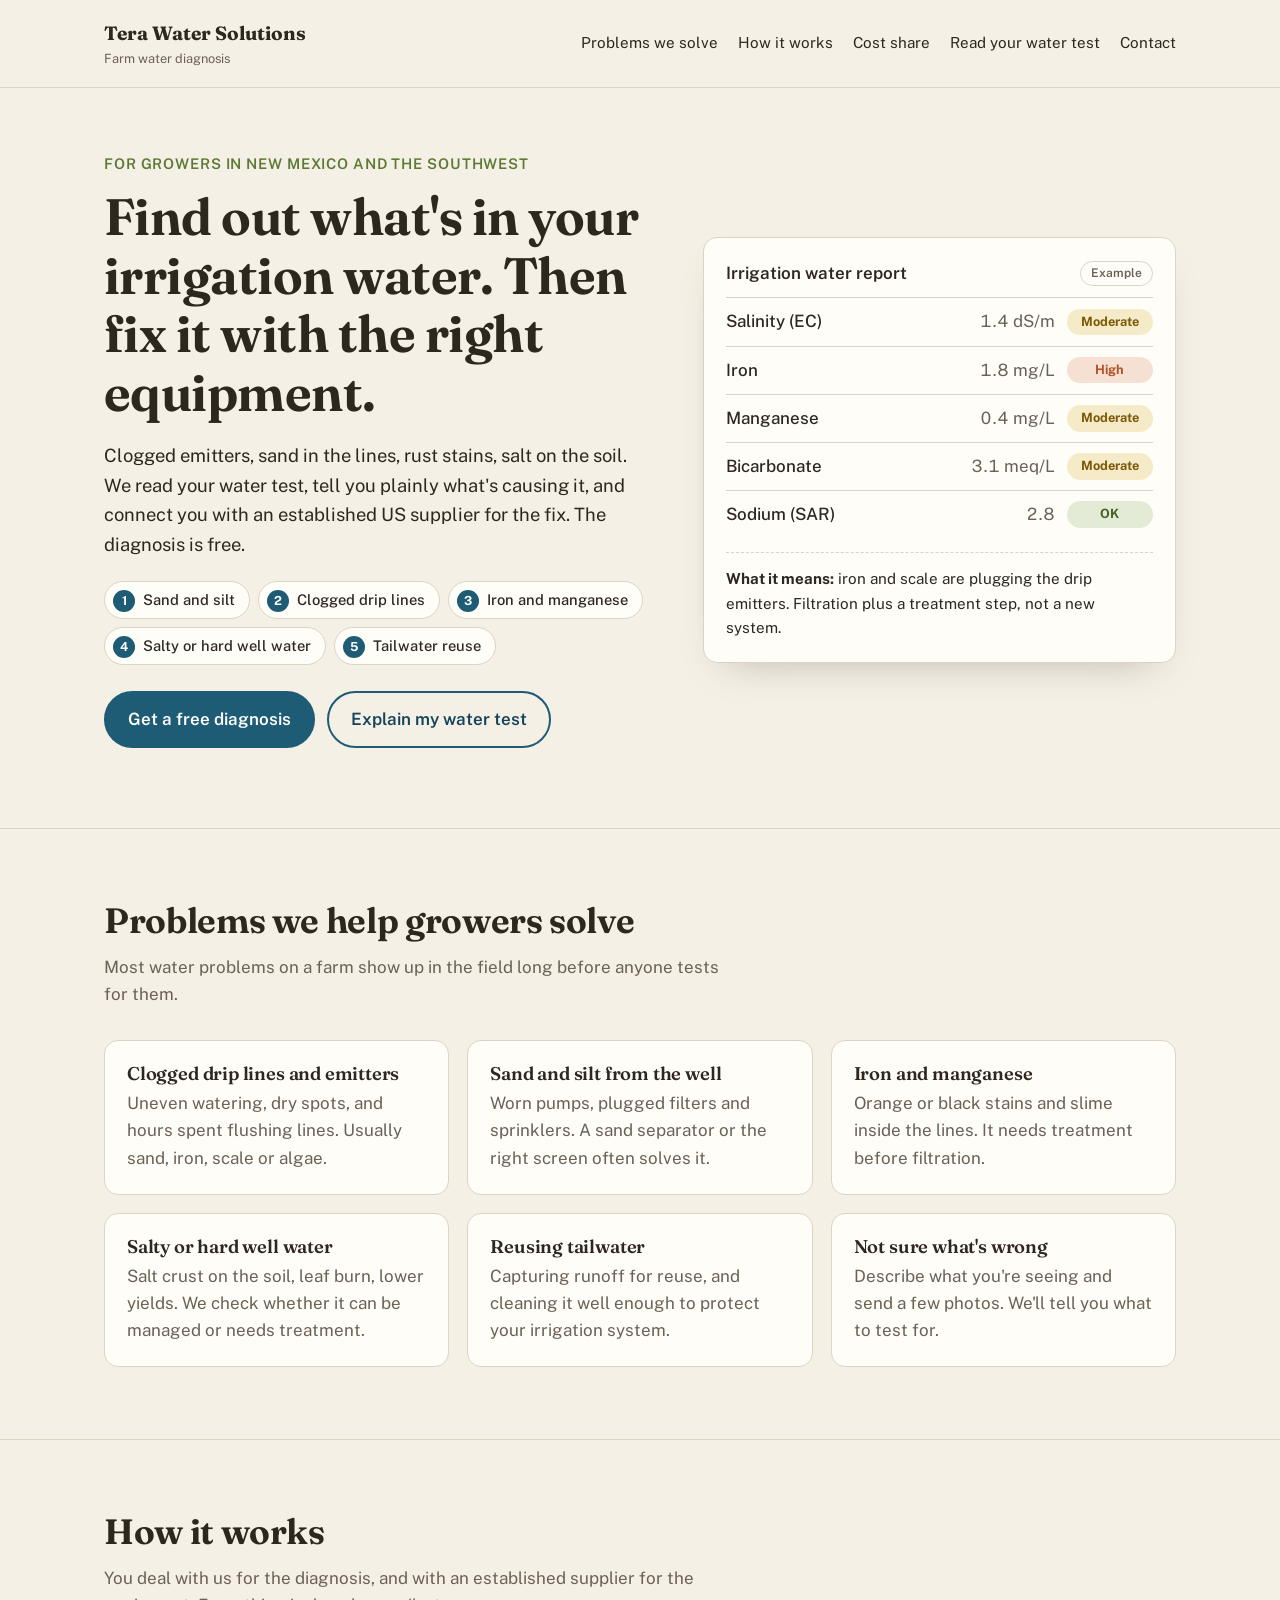
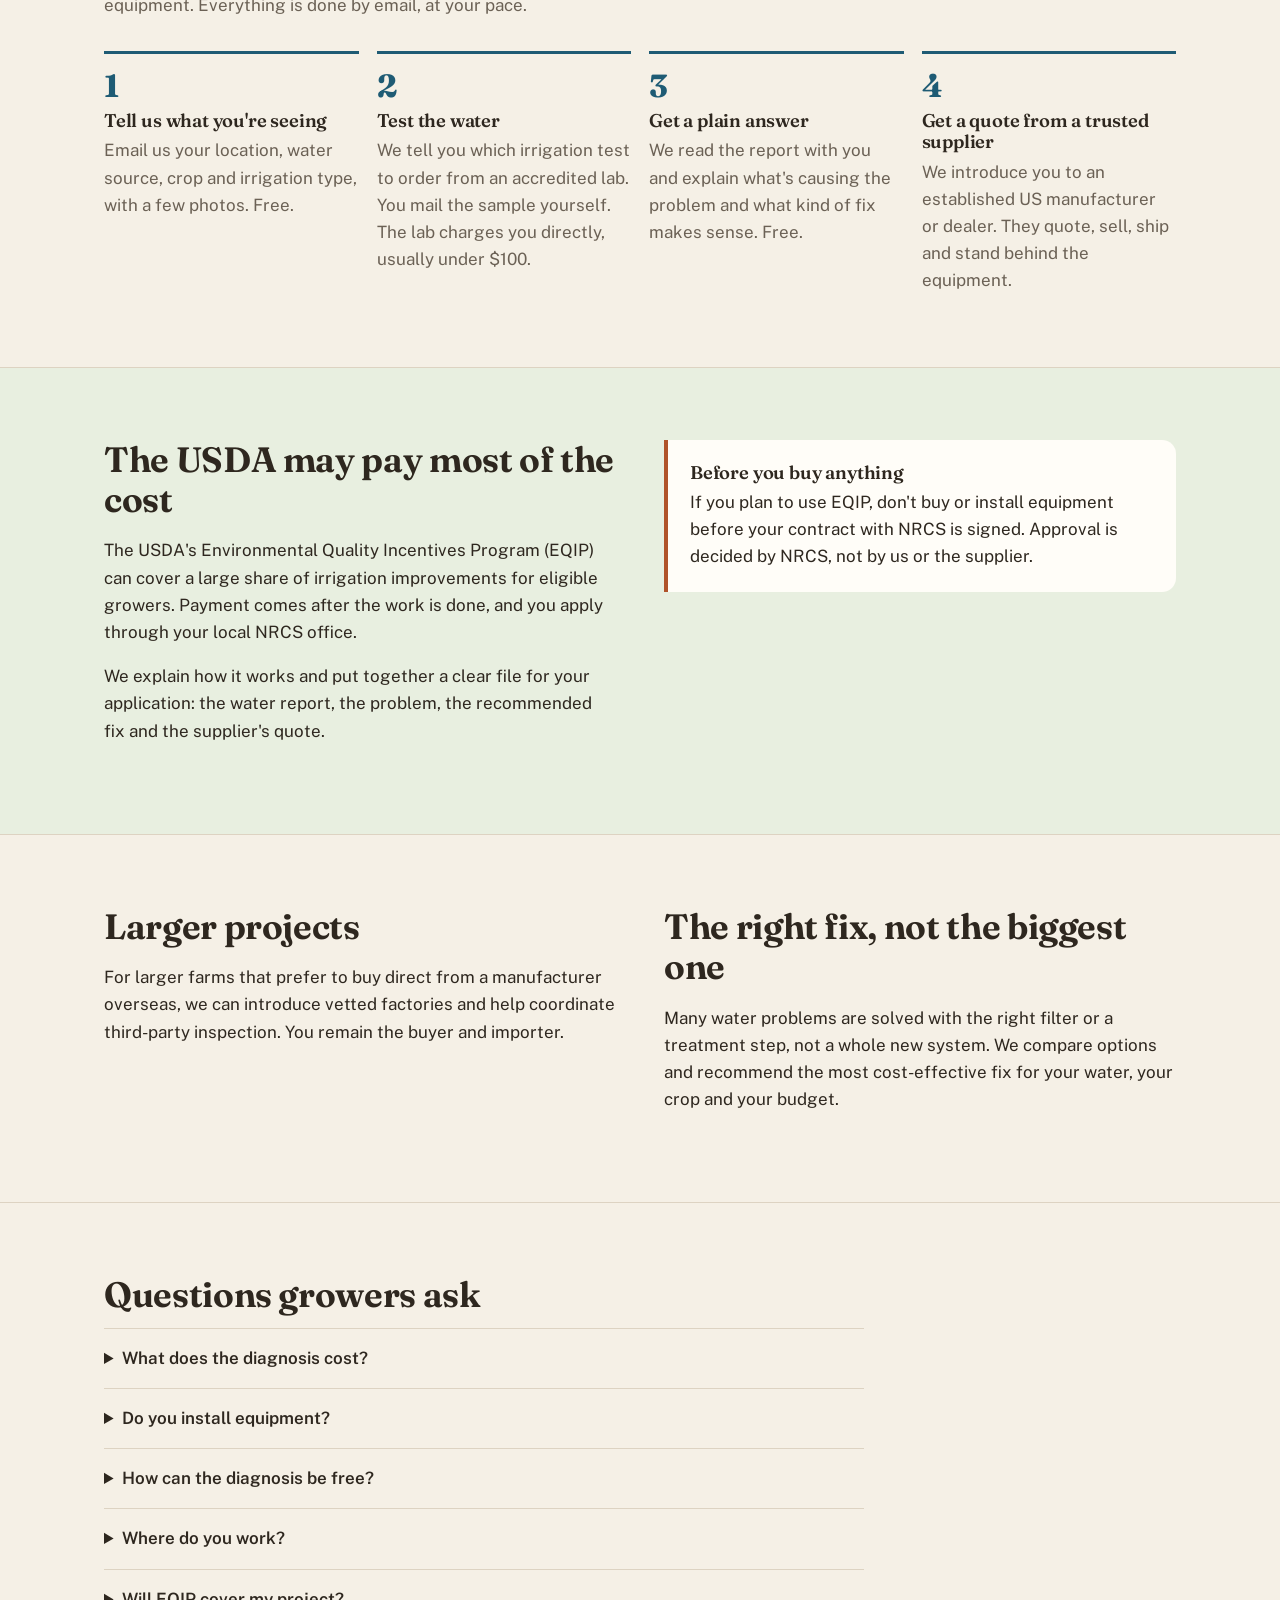
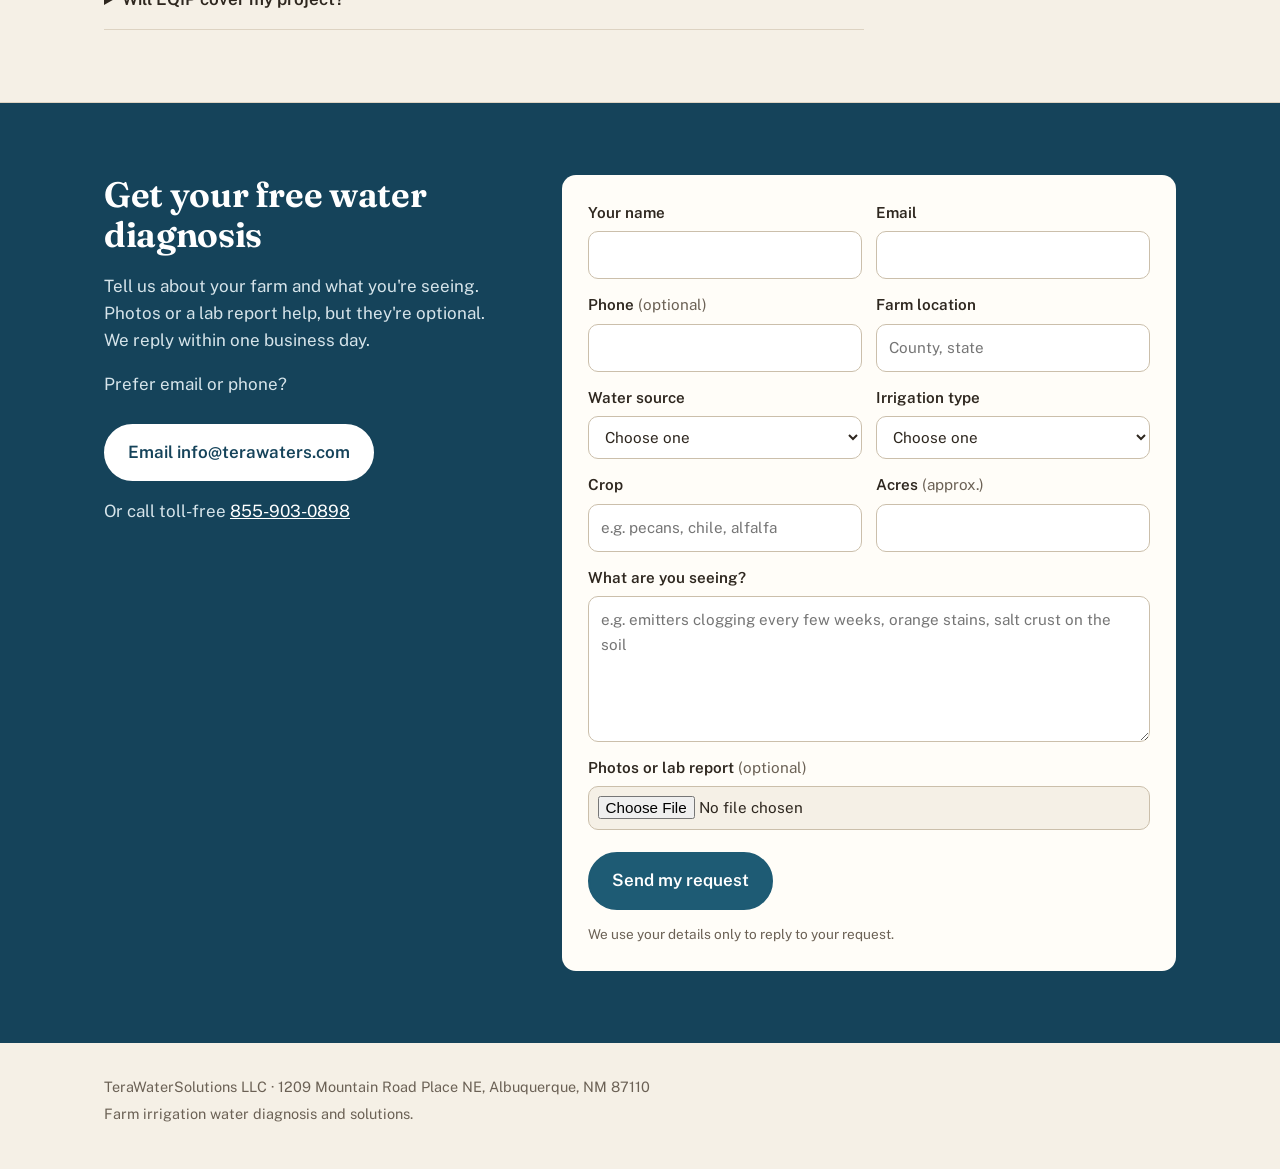
==== commit 4fb7515a: "Add contact form and free water test explainer tool Co-Authored-By: Claude Opus 5.5 <noreply@anthrop" ====
--- a/index.html
+++ b/index.html
@@ -19,6 +19,7 @@
         <a href="#problems">Problems we solve</a>
         <a href="#how">How it works</a>
         <a href="#eqip">Cost share</a>
+        <a href="water-test.html">Read your water test</a>
         <a href="#contact">Contact</a>
       </nav>
     </div>
@@ -40,20 +41,20 @@
           </ol>
           <div class="actions">
             <a class="btn" href="#contact">Get a free diagnosis</a>
-            <a class="btn secondary" href="#how">How it works</a>
+            <a class="btn secondary" href="water-test.html">Explain my water test</a>
           </div>
         </div>
 
-        <figure class="report" aria-label="Example irrigation water report with three values flagged as high: iron, manganese and bicarbonate.">
+        <figure class="report" aria-label="Example irrigation water report with iron flagged as high and salinity, manganese and bicarbonate as moderate.">
           <div class="report-head">
             <span>Irrigation water report</span>
             <span class="tag">Example</span>
           </div>
           <dl class="report-rows">
-            <div class="row"><dt>Salinity (EC)</dt><dd>1.4 dS/m</dd><dd class="flag ok">Moderate</dd></div>
-            <div class="row"><dt>Iron</dt><dd>0.9 mg/L</dd><dd class="flag high">High</dd></div>
-            <div class="row"><dt>Manganese</dt><dd>0.4 mg/L</dd><dd class="flag high">High</dd></div>
-            <div class="row"><dt>Bicarbonate</dt><dd>3.1 meq/L</dd><dd class="flag high">High</dd></div>
+            <div class="row"><dt>Salinity (EC)</dt><dd>1.4 dS/m</dd><dd class="flag mid">Moderate</dd></div>
+            <div class="row"><dt>Iron</dt><dd>1.8 mg/L</dd><dd class="flag high">High</dd></div>
+            <div class="row"><dt>Manganese</dt><dd>0.4 mg/L</dd><dd class="flag mid">Moderate</dd></div>
+            <div class="row"><dt>Bicarbonate</dt><dd>3.1 meq/L</dd><dd class="flag mid">Moderate</dd></div>
             <div class="row"><dt>Sodium (SAR)</dt><dd>2.8</dd><dd class="flag ok">OK</dd></div>
           </dl>
           <figcaption><strong>What it means:</strong> iron and scale are plugging the drip emitters. Filtration plus a treatment step, not a new system.</figcaption>
@@ -129,9 +130,58 @@
 
     <section class="contact" id="contact" aria-labelledby="contact-title">
       <div class="wrap">
-        <h2 id="contact-title">Get your free water diagnosis</h2>
-        <p>Email us your location, water source (well, canal or reuse), crop, irrigation type and what you're seeing. Photos help. We reply within one business day.</p>
-        <div data-contact></div>
+        <div class="contact-grid">
+          <div>
+            <h2 id="contact-title">Get your free water diagnosis</h2>
+            <p>Tell us about your farm and what you're seeing. Photos or a lab report help, but they're optional. We reply within one business day.</p>
+            <p>Prefer email or phone?</p>
+            <div data-contact></div>
+          </div>
+
+          <form class="form" action="https://formsubmit.co/info@terawaters.com" method="POST" enctype="multipart/form-data">
+            <input type="hidden" name="_subject" value="New farm water diagnosis request">
+            <input type="hidden" name="_template" value="table">
+            <input type="hidden" name="_next" value="https://terawaters.com/thanks.html">
+            <input type="text" name="_honey" class="hp" tabindex="-1" autocomplete="off" aria-hidden="true">
+
+            <div class="field-row">
+              <label>Your name<input name="name" required autocomplete="name"></label>
+              <label>Email<input type="email" name="email" required autocomplete="email"></label>
+            </div>
+            <div class="field-row">
+              <label><span>Phone <span class="opt">(optional)</span></span><input type="tel" name="phone" autocomplete="tel"></label>
+              <label>Farm location<input name="location" required placeholder="County, state"></label>
+            </div>
+            <div class="field-row">
+              <label>Water source
+                <select name="water_source" required>
+                  <option value="">Choose one</option>
+                  <option>Well</option>
+                  <option>Canal or irrigation district</option>
+                  <option>Tailwater or reuse</option>
+                  <option>More than one</option>
+                </select>
+              </label>
+              <label>Irrigation type
+                <select name="irrigation_type" required>
+                  <option value="">Choose one</option>
+                  <option>Drip or micro</option>
+                  <option>Center pivot or sprinkler</option>
+                  <option>Flood or furrow</option>
+                  <option>Other</option>
+                </select>
+              </label>
+            </div>
+            <div class="field-row">
+              <label>Crop<input name="crop" placeholder="e.g. pecans, chile, alfalfa"></label>
+              <label><span>Acres <span class="opt">(approx.)</span></span><input name="acres" inputmode="numeric"></label>
+            </div>
+            <label>What are you seeing?<textarea name="problem" id="problem" rows="5" required placeholder="e.g. emitters clogging every few weeks, orange stains, salt crust on the soil"></textarea></label>
+            <label><span>Photos or lab report <span class="opt">(optional)</span></span><input type="file" name="attachment" accept="image/*,.pdf"></label>
+            <button class="btn" type="submit">Send my request</button>
+            <p class="fine">We use your details only to reply to your request.</p>
+          </form>
+        </div>
       </div>
     </section>
   </main>
@@ -142,5 +192,17 @@
       <p>Farm irrigation water diagnosis and solutions.</p>
     </div>
   </footer>
+  <script>
+    // Prefill the request with results passed from the water test page.
+    (function () {
+      var saved = null;
+      try { saved = sessionStorage.getItem("teraWaterResults"); sessionStorage.removeItem("teraWaterResults"); } catch (e) {}
+      var box = document.getElementById("problem");
+      if (saved && box && !box.value) {
+        box.value = "My water test results:\n" + saved + "\n\nWhat I'm seeing: ";
+        if (location.hash !== "#contact") { location.hash = "contact"; }
+      }
+    })();
+  </script>
 </body>
 </html>
--- a/styles.css
+++ b/styles.css
@@ -118,12 +118,64 @@
 .contact .btn:hover { background: #e6f0f4; }
 .contact a:not(.btn) { color: #fff; }
 
+.flag.mid { background: #f6ebc8; color: #7a5a08; }
+
+/* Contact form */
+.contact-grid { display: grid; grid-template-columns: 0.8fr 1.2fr; gap: 48px; align-items: start; }
+.form {
+  background: var(--card); color: var(--soil); border-radius: var(--radius); padding: 26px;
+  display: grid; gap: 14px;
+}
+.form.light { border: 1px solid var(--line); }
+.form label { display: grid; gap: 6px; font-weight: 600; font-size: 0.95rem; }
+.form .opt { font-weight: 400; color: var(--muted); }
+.form input, .form select, .form textarea {
+  font: inherit; font-weight: 400; color: var(--soil); background: #fff;
+  border: 1px solid #cbbfab; border-radius: 10px; padding: 11px 12px; width: 100%;
+}
+.form input[type="file"] { padding: 9px; background: var(--sand); }
+.form input:focus, .form select:focus, .form textarea:focus { outline: 3px solid rgba(30, 91, 116, 0.25); border-color: var(--water); }
+.form .btn { justify-self: start; cursor: pointer; font: inherit; font-weight: 600; }
+.contact .form .btn { background: var(--water); color: #fff; border-color: var(--water); }
+.contact .form .btn:hover { background: var(--water-dark); }
+.form .fine, .contact .form .fine { color: var(--muted); font-size: 0.85rem; margin: 0; }
+.field-row { display: grid; grid-template-columns: 1fr 1fr; gap: 14px; }
+.hp { position: absolute; left: -9999px; width: 1px; height: 1px; opacity: 0; }
+fieldset { border: 0; padding: 0; margin: 0; display: grid; gap: 14px; }
+legend { font-family: "Fraunces", Georgia, serif; font-weight: 600; font-size: 1.1rem; margin-bottom: 4px; padding: 0; }
+.unit-in { display: flex; gap: 0; }
+.unit-in input { border-radius: 10px 0 0 10px; min-width: 0; }
+.unit-in select, .unit-in .u {
+  width: auto; flex: 0 0 auto; border-radius: 0 10px 10px 0; border-left: 0; background: var(--sand);
+  font-size: 0.88rem; padding: 11px 10px; border: 1px solid #cbbfab; border-left: 0; font-weight: 500; color: var(--muted);
+}
+
+/* Water test tool */
+.tool-intro { padding: 56px 0 28px; border-bottom: 0; }
+.tool { padding-top: 12px; }
+.tool-grid { display: grid; grid-template-columns: 1.1fr 1fr; gap: 36px; align-items: start; }
+.results { position: sticky; top: 20px; }
+.results-empty { background: var(--card); border: 1px dashed #cbbfab; border-radius: var(--radius); padding: 24px; }
+.results-empty h2 { font-size: 1.35rem; }
+.results-empty p { color: var(--muted); }
+.res-list { display: grid; }
+.res { padding: 14px 0; border-top: 1px solid var(--line); }
+.res-top { display: flex; justify-content: space-between; gap: 12px; align-items: center; }
+.res-top .flag { flex: 0 0 96px; }
+.res-val { color: var(--muted); font-size: 0.9rem; font-variant-numeric: tabular-nums; }
+.res p { margin: 6px 0 0; font-size: 0.97rem; }
+.next { margin-top: 18px; background: #e8efe0; border-radius: var(--radius); padding: 20px; }
+.next p { margin: 0 0 12px; }
+.next .btn { cursor: pointer; font: inherit; font-weight: 600; }
+.thanks { padding: 96px 0; border-bottom: 0; }
+
 /* Footer */
 .site-footer { padding: 28px 0 40px; font-size: 0.9rem; color: var(--muted); }
 .site-footer p { margin: 4px 0; }
 
 @media (max-width: 900px) {
-  .hero .wrap, .two { grid-template-columns: 1fr; gap: 36px; }
+  .hero .wrap, .two, .contact-grid, .tool-grid { grid-template-columns: 1fr; gap: 36px; }
+  .results { position: static; }
   .cards { grid-template-columns: 1fr 1fr; }
   .steps { grid-template-columns: 1fr 1fr; }
 }
@@ -133,4 +185,6 @@
   .cards, .steps { grid-template-columns: 1fr; }
   .nav { gap: 14px; }
   .row { grid-template-columns: 1fr auto 74px; gap: 8px; }
+  .field-row { grid-template-columns: 1fr; }
+  .form { padding: 18px; }
 }
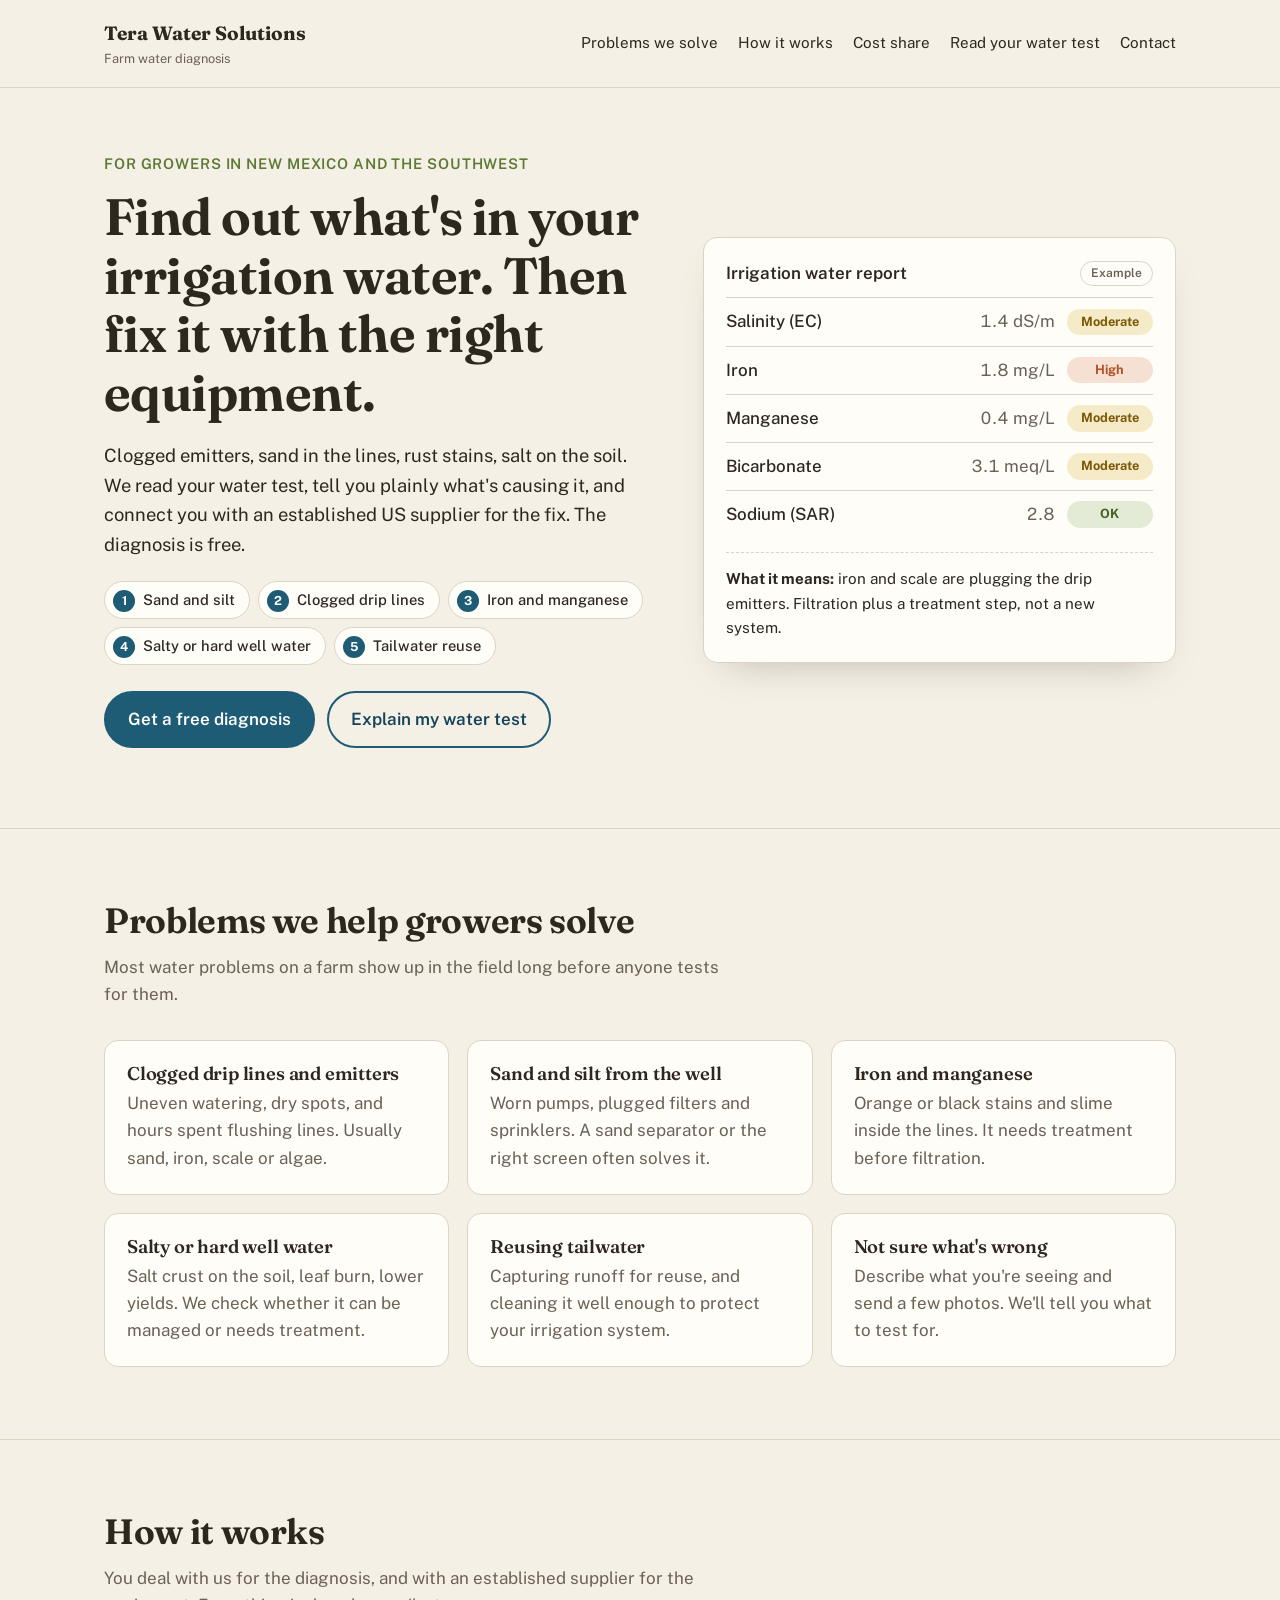
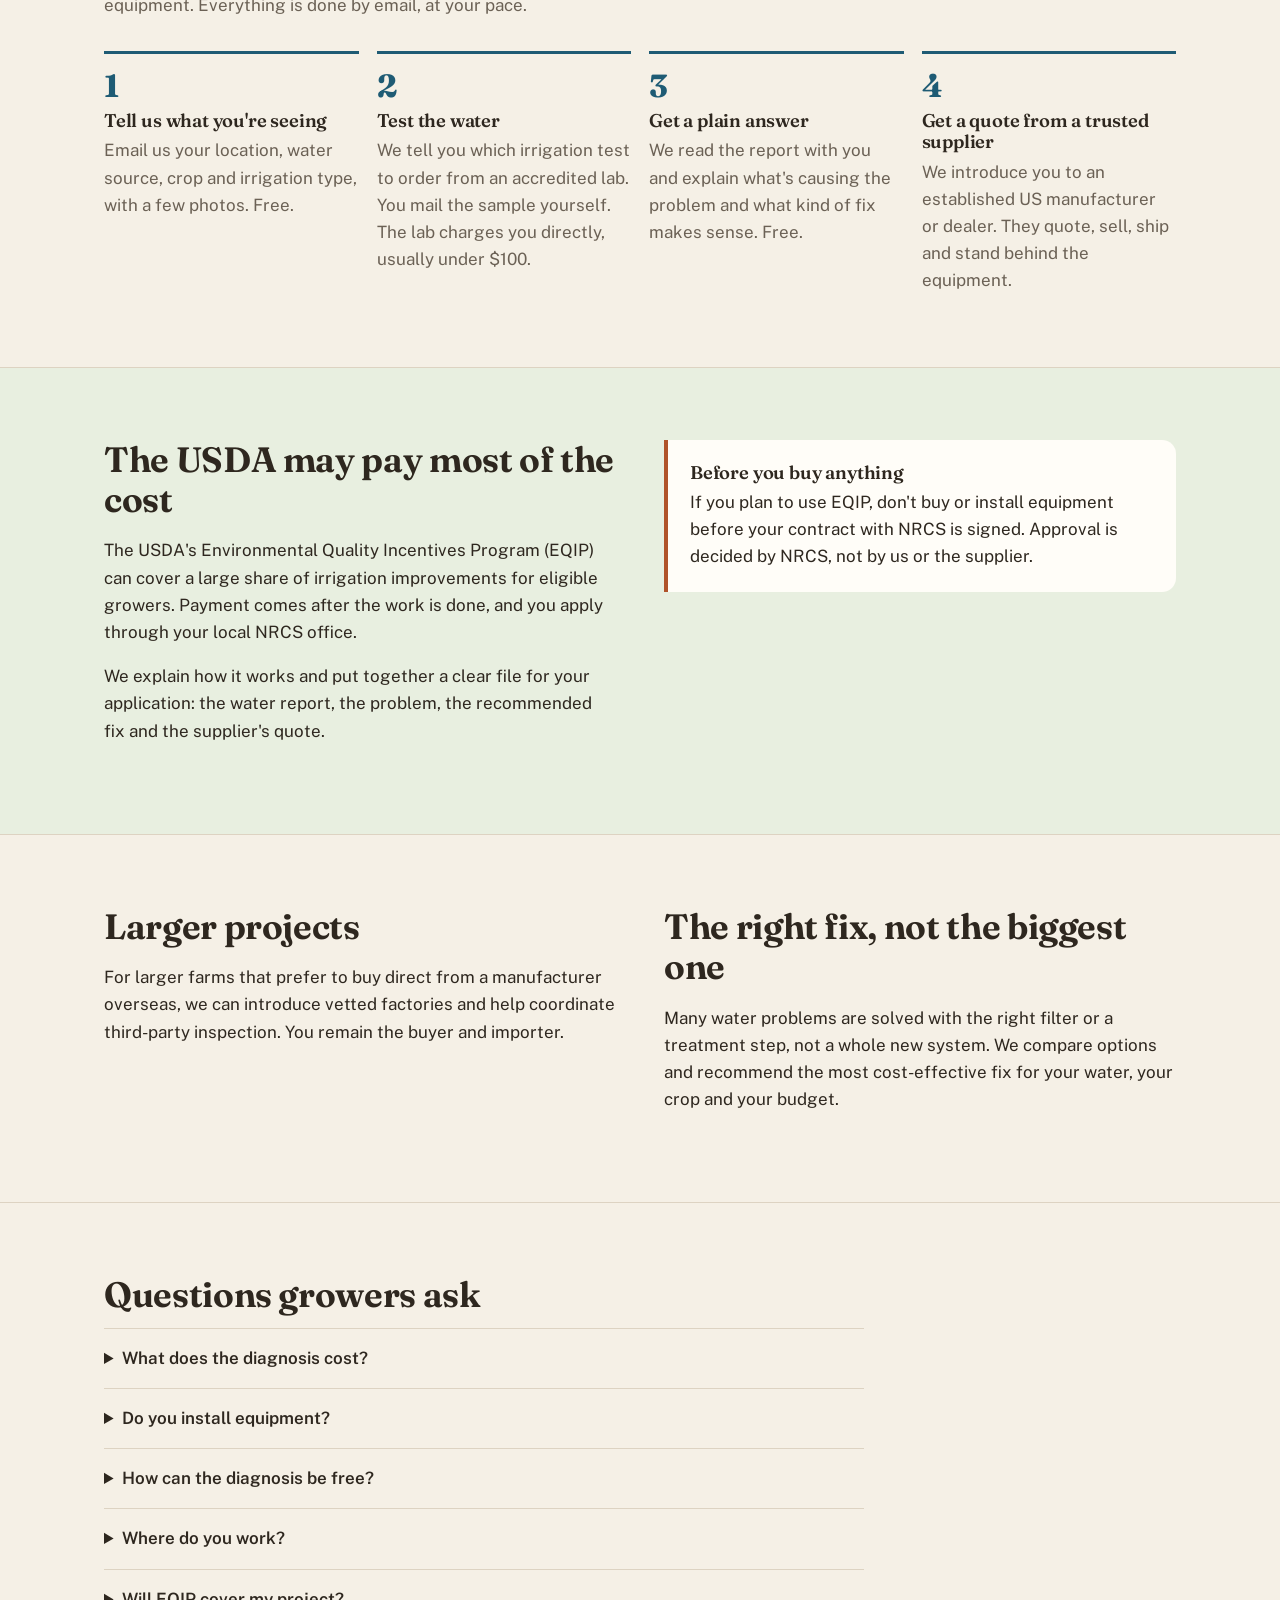
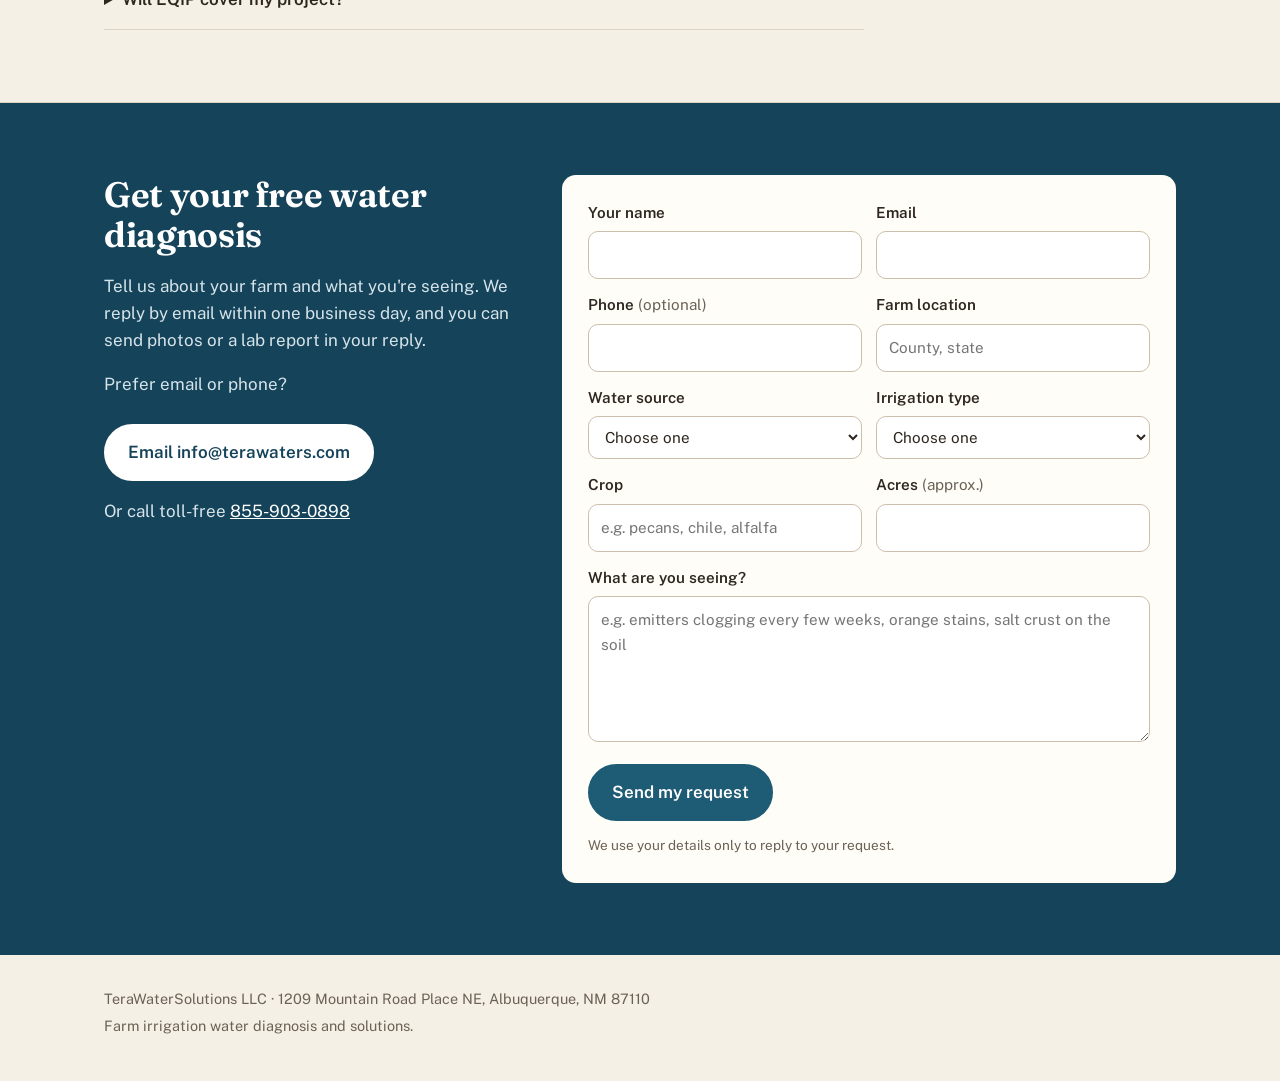
==== commit 4bc72b92: "Switch contact form to Web3Forms (key pending) Co-Authored-By: Claude Opus 5.5 <noreply@anthropic.co" ====
--- a/index.html
+++ b/index.html
@@ -133,16 +133,17 @@
         <div class="contact-grid">
           <div>
             <h2 id="contact-title">Get your free water diagnosis</h2>
-            <p>Tell us about your farm and what you're seeing. Photos or a lab report help, but they're optional. We reply within one business day.</p>
+            <p>Tell us about your farm and what you're seeing. We reply by email within one business day, and you can send photos or a lab report in your reply.</p>
             <p>Prefer email or phone?</p>
             <div data-contact></div>
           </div>
 
-          <form class="form" action="https://formsubmit.co/info@terawaters.com" method="POST" enctype="multipart/form-data">
-            <input type="hidden" name="_subject" value="New farm water diagnosis request">
-            <input type="hidden" name="_template" value="table">
-            <input type="hidden" name="_next" value="https://terawaters.com/thanks.html">
-            <input type="text" name="_honey" class="hp" tabindex="-1" autocomplete="off" aria-hidden="true">
+          <form class="form" action="https://api.web3forms.com/submit" method="POST">
+            <input type="hidden" name="access_key" value="WEB3FORMS_KEY">
+            <input type="hidden" name="subject" value="New farm water diagnosis request">
+            <input type="hidden" name="from_name" value="terawaters.com">
+            <input type="hidden" name="redirect" value="https://terawaters.com/thanks.html">
+            <input type="checkbox" name="botcheck" class="hp" tabindex="-1" autocomplete="off" aria-hidden="true">
 
             <div class="field-row">
               <label>Your name<input name="name" required autocomplete="name"></label>
@@ -177,7 +178,6 @@
               <label><span>Acres <span class="opt">(approx.)</span></span><input name="acres" inputmode="numeric"></label>
             </div>
             <label>What are you seeing?<textarea name="problem" id="problem" rows="5" required placeholder="e.g. emitters clogging every few weeks, orange stains, salt crust on the soil"></textarea></label>
-            <label><span>Photos or lab report <span class="opt">(optional)</span></span><input type="file" name="attachment" accept="image/*,.pdf"></label>
             <button class="btn" type="submit">Send my request</button>
             <p class="fine">We use your details only to reply to your request.</p>
           </form>
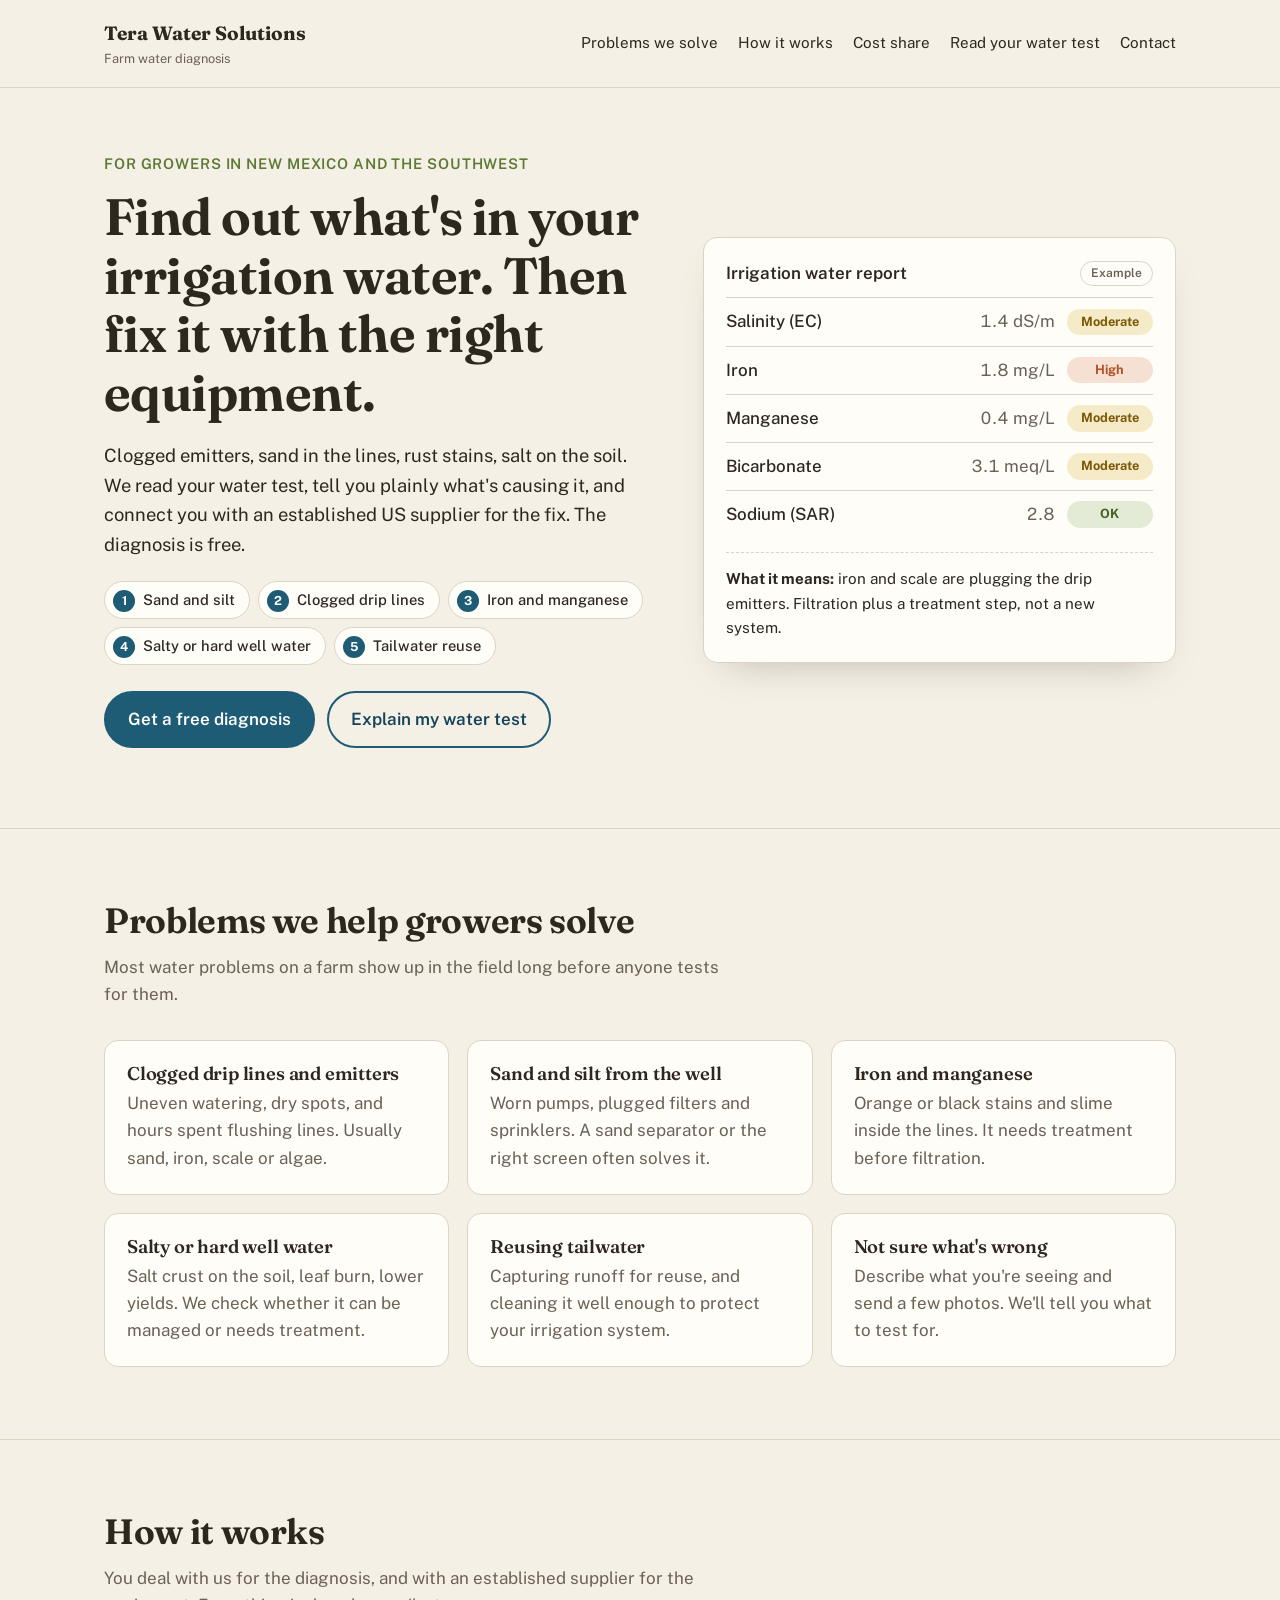
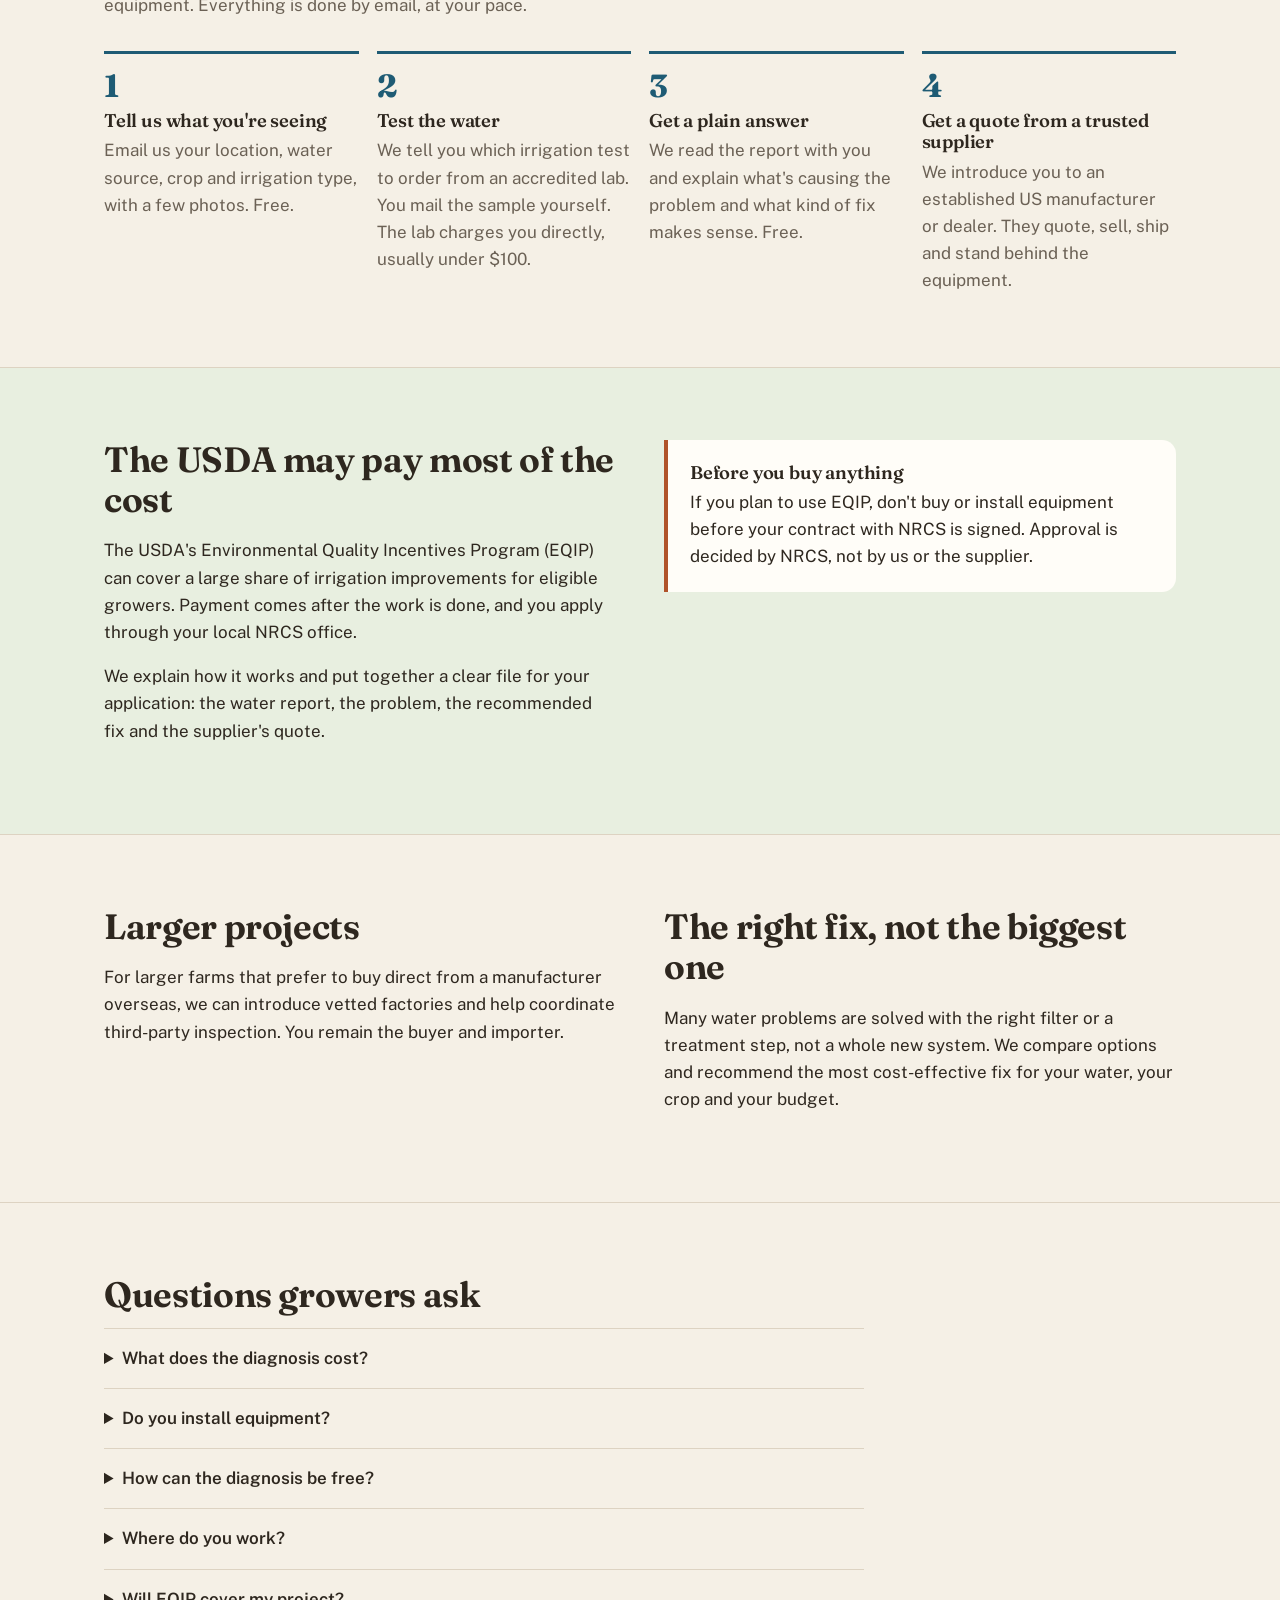
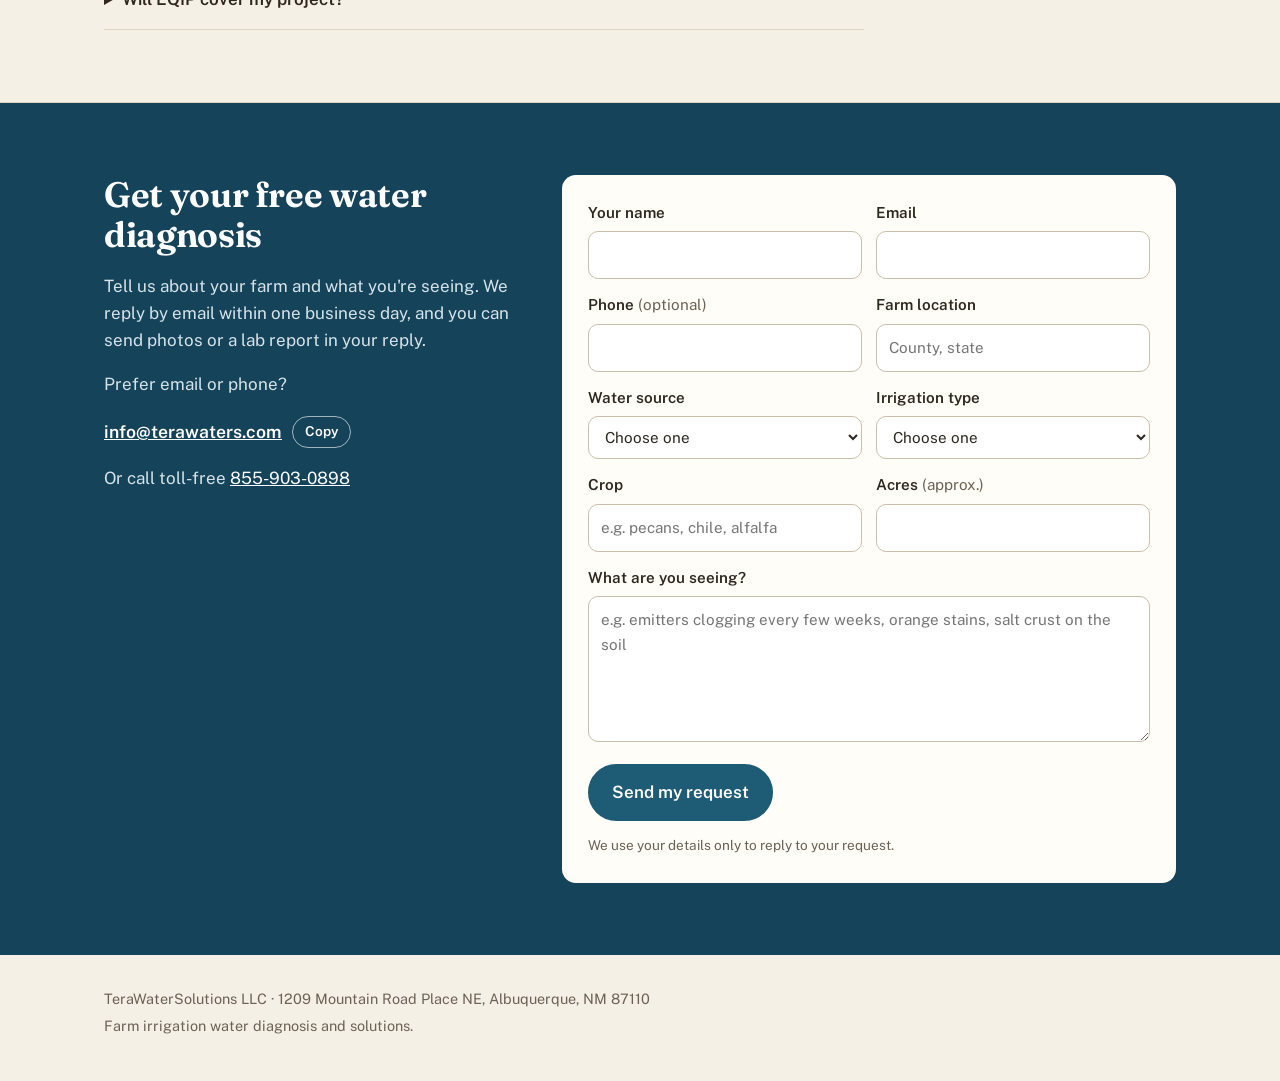
==== commit 0f31935f: "Add Web3Forms access key Co-Authored-By: Claude Opus 5.5 <noreply@anthropic.com> Claude-Session: htt" ====
--- a/index.html
+++ b/index.html
@@ -139,7 +139,7 @@
           </div>
 
           <form class="form" action="https://api.web3forms.com/submit" method="POST">
-            <input type="hidden" name="access_key" value="WEB3FORMS_KEY">
+            <input type="hidden" name="access_key" value="c97b77c2-fb98-4f50-b2f6-40dc359792be">
             <input type="hidden" name="subject" value="New farm water diagnosis request">
             <input type="hidden" name="from_name" value="terawaters.com">
             <input type="hidden" name="redirect" value="https://terawaters.com/thanks.html">
--- a/styles.css
+++ b/styles.css
@@ -169,6 +169,10 @@
 .next .btn { cursor: pointer; font: inherit; font-weight: 600; }
 .thanks { padding: 96px 0; border-bottom: 0; }
 
+.mail-line { display: flex; align-items: center; gap: 10px; flex-wrap: wrap; font-size: 1.1rem; font-weight: 600; }
+.copy { font: inherit; font-size: 0.85rem; font-weight: 600; cursor: pointer; background: transparent; color: #fff; border: 1px solid rgba(255,255,255,0.6); border-radius: 999px; padding: 4px 12px; }
+.copy:hover { background: rgba(255,255,255,0.12); }
+
 /* Footer */
 .site-footer { padding: 28px 0 40px; font-size: 0.9rem; color: var(--muted); }
 .site-footer p { margin: 4px 0; }
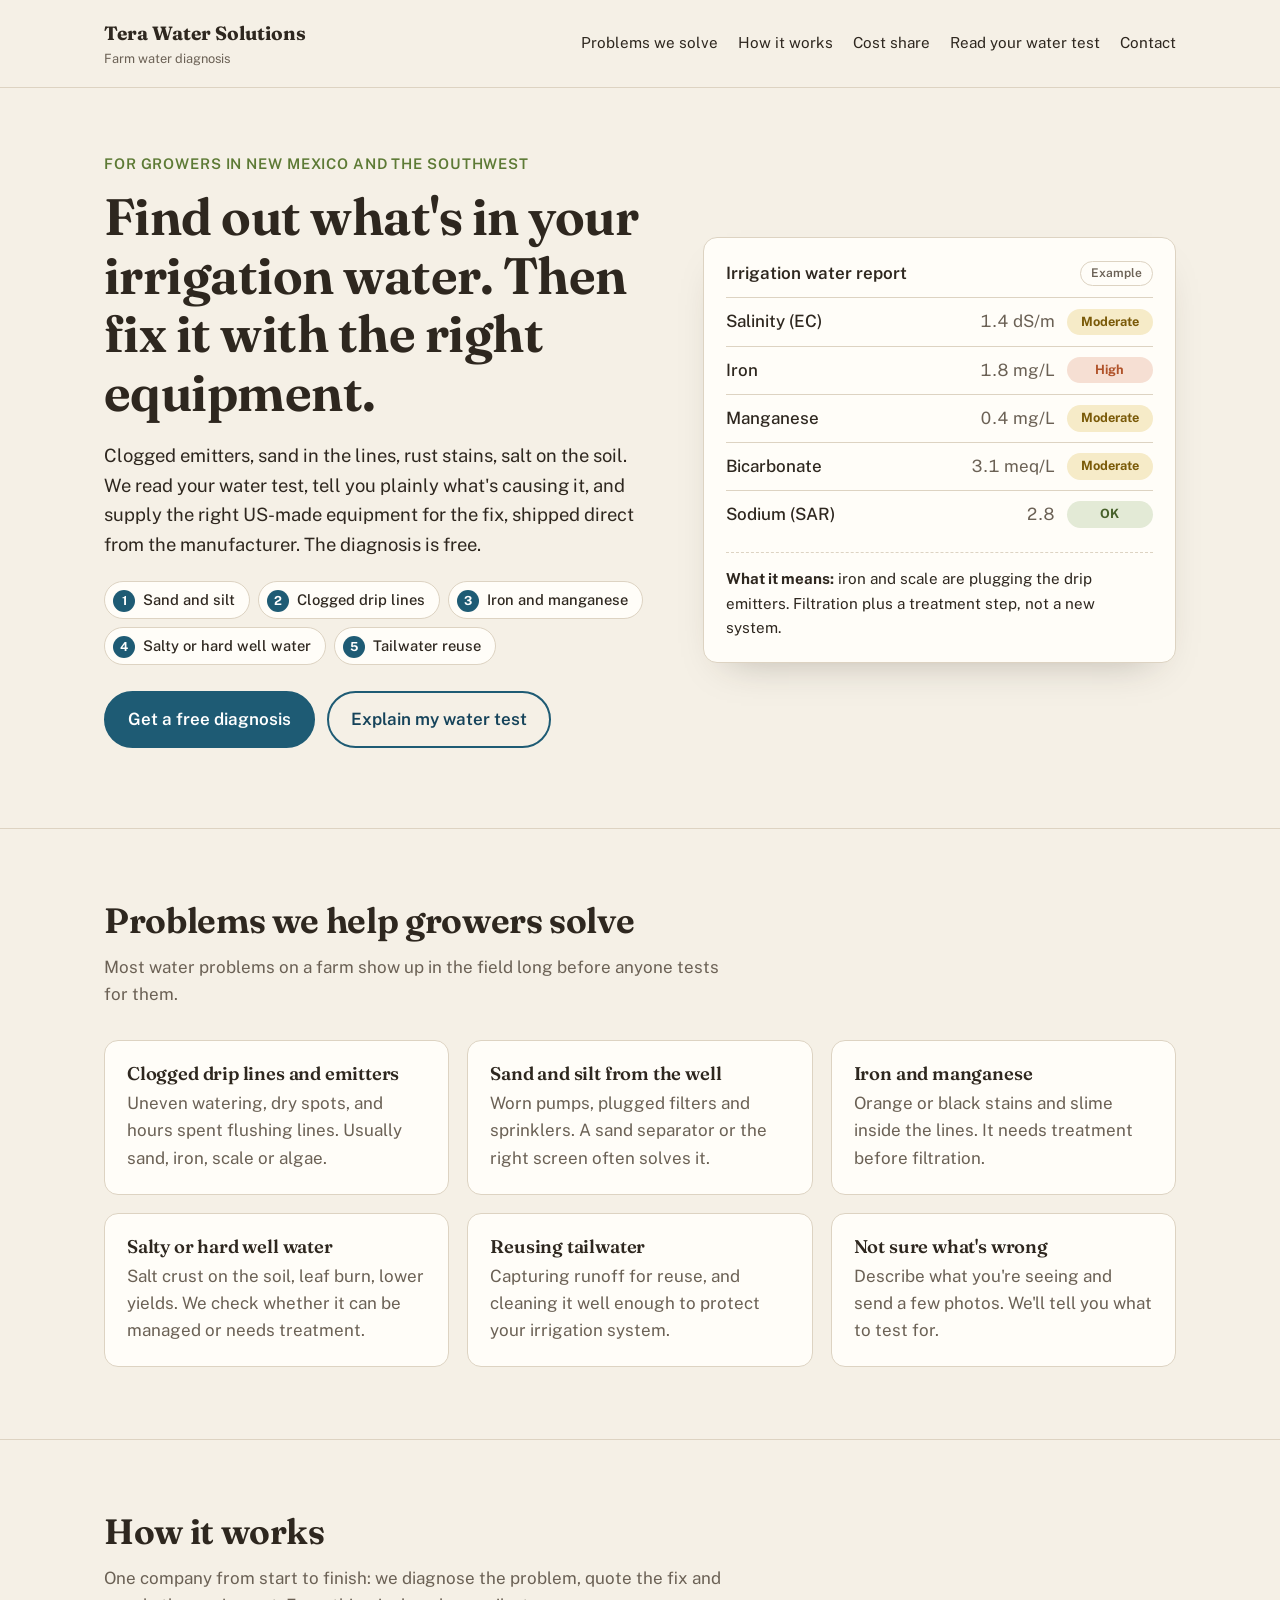
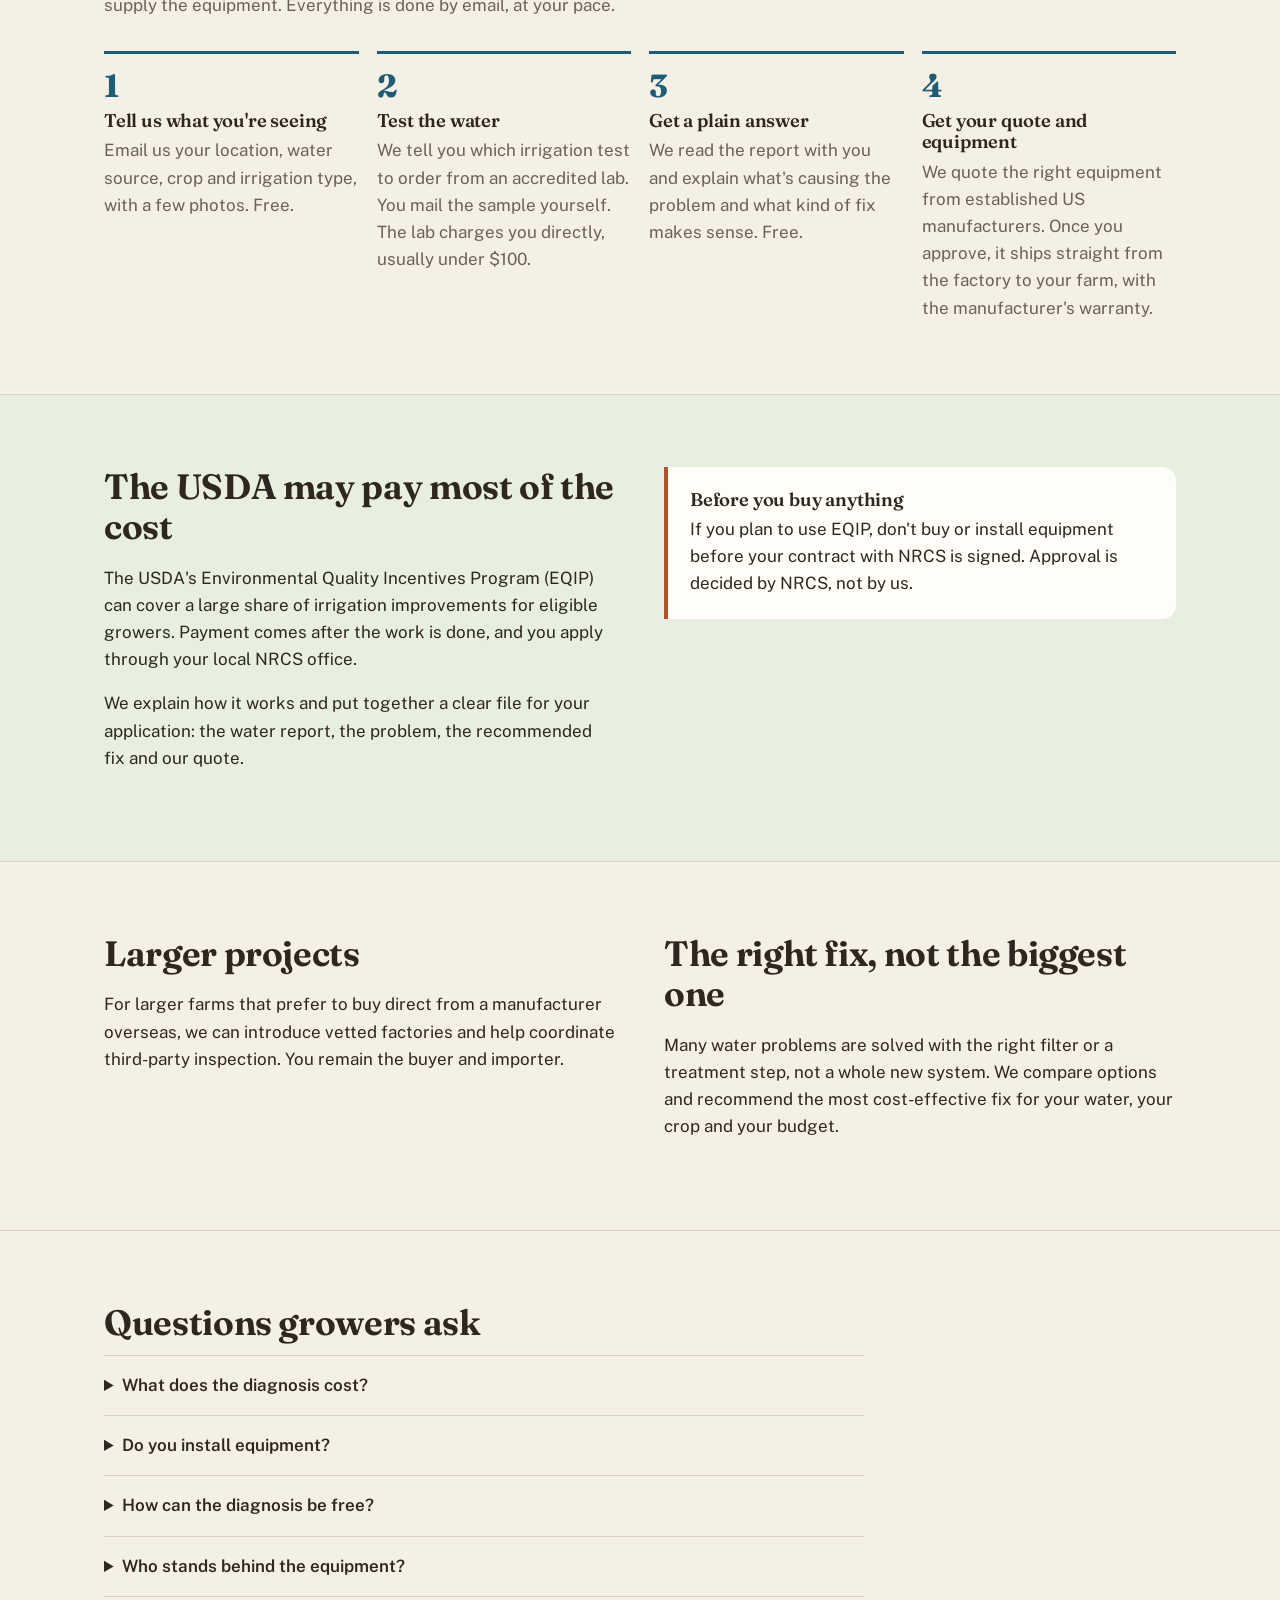
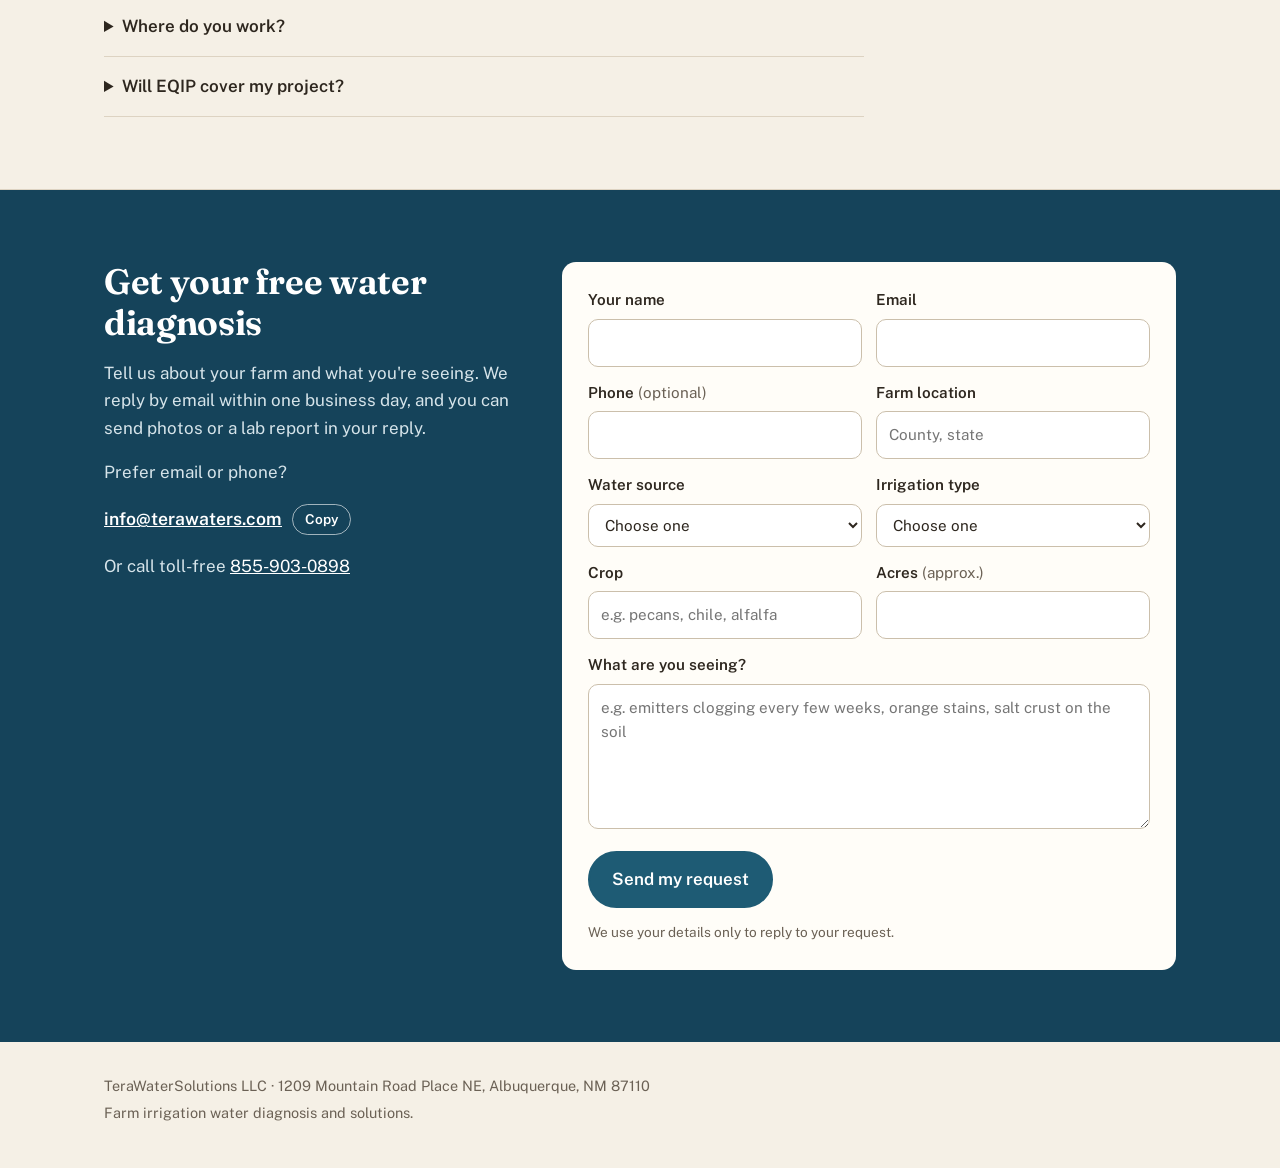
==== commit da9545a0: "Reposition Tera as diagnosis plus equipment supplier (direct-ship) Co-Authored-By: Claude Opus 5.5 <" ====
--- a/index.html
+++ b/index.html
@@ -4,7 +4,7 @@
   <meta charset="utf-8">
   <meta name="viewport" content="width=device-width, initial-scale=1">
   <title>Farm Irrigation Water Diagnosis | Tera Water Solutions</title>
-  <meta name="description" content="Clogged drip lines, sand, iron or salty well water? Tera Water Solutions diagnoses your farm's irrigation water for free and connects you with established US suppliers. New Mexico and the Southwest.">
+  <meta name="description" content="Clogged drip lines, sand, iron or salty well water? Tera Water Solutions diagnoses your farm's irrigation water for free and supplies US-made equipment to fix it, shipped direct from the manufacturer. New Mexico and the Southwest.">
   <link rel="preconnect" href="https://fonts.googleapis.com">
   <link rel="preconnect" href="https://fonts.gstatic.com" crossorigin>
   <link href="https://fonts.googleapis.com/css2?family=Fraunces:opsz,wght@9..144,500..700&family=Public+Sans:wght@400;500;600;700&display=swap" rel="stylesheet">
@@ -31,7 +31,7 @@
         <div>
           <p class="eyebrow">For growers in New Mexico and the Southwest</p>
           <h1 id="hero-title">Find out what's in your irrigation water. Then fix it with the right equipment.</h1>
-          <p class="lede">Clogged emitters, sand in the lines, rust stains, salt on the soil. We read your water test, tell you plainly what's causing it, and connect you with an established US supplier for the fix. The diagnosis is free.</p>
+          <p class="lede">Clogged emitters, sand in the lines, rust stains, salt on the soil. We read your water test, tell you plainly what's causing it, and supply the right US-made equipment for the fix, shipped direct from the manufacturer. The diagnosis is free.</p>
           <ol class="solves" aria-label="Problems we solve">
             <li>Sand and silt</li>
             <li>Clogged drip lines</li>
@@ -80,12 +80,12 @@
     <section id="how" aria-labelledby="how-title">
       <div class="wrap">
         <h2 id="how-title">How it works</h2>
-        <p class="intro">You deal with us for the diagnosis, and with an established supplier for the equipment. Everything is done by email, at your pace.</p>
+        <p class="intro">One company from start to finish: we diagnose the problem, quote the fix and supply the equipment. Everything is done by email, at your pace.</p>
         <ol class="steps">
           <li><h3>Tell us what you're seeing</h3><p>Email us your location, water source, crop and irrigation type, with a few photos. Free.</p></li>
           <li><h3>Test the water</h3><p>We tell you which irrigation test to order from an accredited lab. You mail the sample yourself. The lab charges you directly, usually under $100.</p></li>
           <li><h3>Get a plain answer</h3><p>We read the report with you and explain what's causing the problem and what kind of fix makes sense. Free.</p></li>
-          <li><h3>Get a quote from a trusted supplier</h3><p>We introduce you to an established US manufacturer or dealer. They quote, sell, ship and stand behind the equipment.</p></li>
+          <li><h3>Get your quote and equipment</h3><p>We quote the right equipment from established US manufacturers. Once you approve, it ships straight from the factory to your farm, with the manufacturer's warranty.</p></li>
         </ol>
       </div>
     </section>
@@ -95,11 +95,11 @@
         <div>
           <h2 id="eqip-title">The USDA may pay most of the cost</h2>
           <p>The USDA's Environmental Quality Incentives Program (EQIP) can cover a large share of irrigation improvements for eligible growers. Payment comes after the work is done, and you apply through your local NRCS office.</p>
-          <p>We explain how it works and put together a clear file for your application: the water report, the problem, the recommended fix and the supplier's quote.</p>
+          <p>We explain how it works and put together a clear file for your application: the water report, the problem, the recommended fix and our quote.</p>
         </div>
         <div class="note">
           <h3>Before you buy anything</h3>
-          <p>If you plan to use EQIP, don't buy or install equipment before your contract with NRCS is signed. Approval is decided by NRCS, not by us or the supplier.</p>
+          <p>If you plan to use EQIP, don't buy or install equipment before your contract with NRCS is signed. Approval is decided by NRCS, not by us.</p>
         </div>
       </div>
     </section>
@@ -121,8 +121,9 @@
       <div class="wrap">
         <h2 id="faq-title">Questions growers ask</h2>
         <details><summary>What does the diagnosis cost?</summary><p>Nothing. The only cost before you decide anything is the lab test, which you pay to the lab directly.</p></details>
-        <details><summary>Do you install equipment?</summary><p>No. The supplier handles sales, shipping and warranty, and can recommend a local installer if you need one.</p></details>
-        <details><summary>How can the diagnosis be free?</summary><p>Our supplier partners compensate us when a project goes ahead, so there's no charge to you for the diagnosis.</p></details>
+        <details><summary>Do you install equipment?</summary><p>No. We supply the equipment and it ships direct from the manufacturer. We can point you to a local installer if you need one.</p></details>
+        <details><summary>How can the diagnosis be free?</summary><p>We earn our living by supplying the equipment when you decide to go ahead. The diagnosis is free and comes with no obligation to buy.</p></details>
+        <details><summary>Who stands behind the equipment?</summary><p>Every system comes with the manufacturer's own warranty. If something goes wrong, you contact us and we handle it with the manufacturer for you.</p></details>
         <details><summary>Where do you work?</summary><p>We start with New Mexico and also help growers in nearby Southwest states. Get in touch and we'll tell you if we can help.</p></details>
         <details><summary>Will EQIP cover my project?</summary><p>That's up to NRCS. We'll help you understand the program and prepare your information, but we can't promise approval.</p></details>
       </div>
